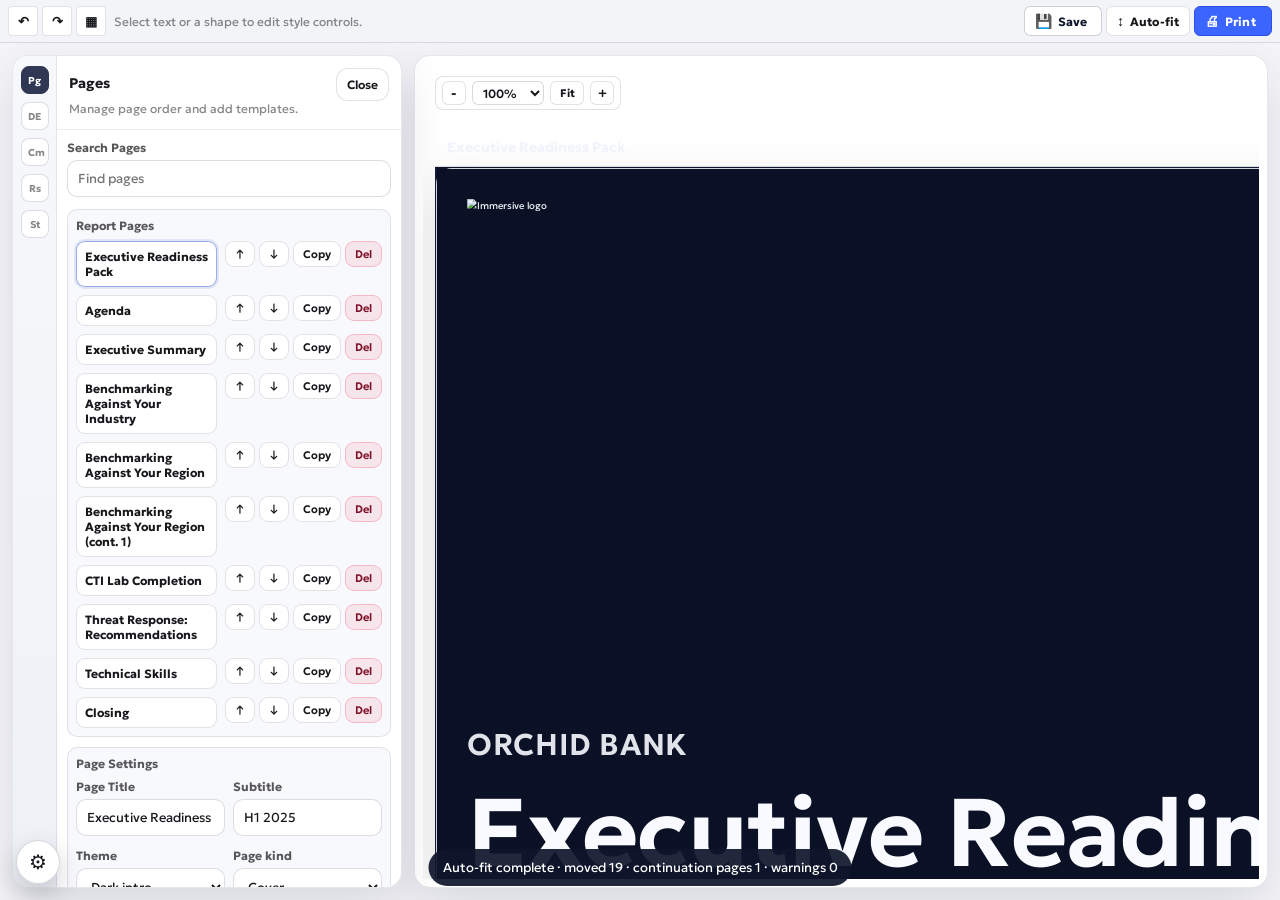
==== index.html @ a402c663 "Initial app-builder import" ====
<!doctype html>
<html lang="en">
  <head>
    <meta charset="utf-8" />
    <meta name="viewport" content="width=device-width, initial-scale=1" />
    <title>Immersive Report Builder v0.2</title>
    <link rel="preconnect" href="https://fonts.googleapis.com" />
    <link rel="preconnect" href="https://fonts.gstatic.com" crossorigin />
    <link
      href="https://fonts.googleapis.com/css2?family=Chivo+Mono:wght@300;400;500;600&family=Geologica:wght@300;400;500;600;700&display=swap"
      rel="stylesheet"
    />
    <link rel="stylesheet" href="https://cdn.jsdelivr.net/npm/moveable/dist/moveable.min.css" />
    <link rel="stylesheet" href="./styles/tokens.css?v=20260305a" />
    <link rel="stylesheet" href="./styles/builder.css?v=20260305p" />
    <link rel="stylesheet" href="./styles/print.css?v=20260305h" />
  </head>
  <body>
    <div id="app" class="app-shell inspector-closed">
      <header class="topbar no-print">
        <div class="topbar-row topbar-row--single">
          <div class="topbar-context-slot">
            <div class="topbar-control-group topbar-control-group--target" aria-label="Canvas actions">
              <div class="topbar-control-row">
                <button class="btn btn--icon btn--compact" id="btnUndo" type="button" title="Undo" aria-label="Undo">↶</button>
                <button class="btn btn--icon btn--compact" id="btnRedo" type="button" title="Redo" aria-label="Redo">↷</button>
                <button class="btn btn--icon btn--compact" id="btnToggleGrid" type="button" title="Toggle grid" aria-label="Toggle grid">▦</button>
              </div>
            </div>
            <div class="topbar-group topbar-group--text" id="textTopbarControls" hidden aria-label="Text controls">
              <div class="topbar-control-group topbar-control-group--type" id="topbarTypographyGroup">
                <div class="topbar-control-row">
                  <select class="topbar-select" id="topbarFontFamily" aria-label="Font family">
                    <option value="geologica">Geologica</option>
                    <option value="chivo_mono">Chivo Mono</option>
                  </select>

                  <div class="topbar-number" aria-label="Font size">
                    <button class="topbar-step-btn" id="btnTopbarFontSizeDec" type="button" title="Decrease font size">-</button>
                    <input class="topbar-input topbar-input--short" id="topbarFontSize" type="number" min="8" max="220" step="1" value="16" aria-label="Font size">
                    <button class="topbar-step-btn" id="btnTopbarFontSizeInc" type="button" title="Increase font size">+</button>
                  </div>

                  <select class="topbar-select topbar-select--weight" id="topbarFontWeight" aria-label="Font weight">
                    <option value="300">300</option>
                    <option value="400">400</option>
                    <option value="500">500</option>
                    <option value="600">600</option>
                    <option value="700">700</option>
                  </select>

                  <input class="topbar-color" id="topbarTextColor" type="color" value="#17181C" aria-label="Text color" title="Text color">

                  <button class="btn btn--icon btn--compact topbar-toggle" id="btnTopbarBold" type="button" title="Bold" aria-label="Bold"><strong>B</strong></button>
                  <button class="btn btn--icon btn--compact topbar-toggle" id="btnTopbarItalic" type="button" title="Italic" aria-label="Italic"><em>I</em></button>
                  <button class="btn btn--icon btn--compact topbar-toggle" id="btnTopbarUnderline" type="button" title="Underline" aria-label="Underline"><u>U</u></button>

                  <div class="topbar-segmented" role="group" aria-label="Text align">
                    <button class="topbar-segment-btn topbar-segment-btn--icon" id="btnTopbarAlignLeft" data-text-align="left" type="button" title="Align left" aria-label="Align left"><span class="topbar-align-icon topbar-align-icon--left" aria-hidden="true"></span></button>
                    <button class="topbar-segment-btn topbar-segment-btn--icon" id="btnTopbarAlignCenter" data-text-align="center" type="button" title="Align center" aria-label="Align center"><span class="topbar-align-icon topbar-align-icon--center" aria-hidden="true"></span></button>
                    <button class="topbar-segment-btn topbar-segment-btn--icon" id="btnTopbarAlignRight" data-text-align="right" type="button" title="Align right" aria-label="Align right"><span class="topbar-align-icon topbar-align-icon--right" aria-hidden="true"></span></button>
                  </div>
                  <input class="topbar-input topbar-input--short" id="topbarLineHeight" type="number" min="0.8" max="3" step="0.05" aria-label="Line height" title="Line height">
                  <input class="topbar-input topbar-input--short" id="topbarLetterSpacing" type="number" min="-8" max="20" step="0.1" aria-label="Letter spacing" title="Letter spacing">

                  <div class="topbar-segmented" role="group" aria-label="Text case">
                    <button class="topbar-segment-btn topbar-segment-btn--case" id="btnTopbarCaseNormal" type="button" title="Normal case" aria-label="Normal case">a</button>
                    <button class="topbar-segment-btn topbar-segment-btn--case" id="btnTopbarCaseUpper" type="button" title="Uppercase" aria-label="Uppercase">A</button>
                  </div>
                </div>
              </div>

              <div class="topbar-control-group topbar-control-group--color" id="topbarSurfaceGroup">
                <div class="topbar-control-row">
                  <button class="topbar-none-swatch" id="btnTopbarBackgroundNone" type="button" title="No background" aria-label="No background"></button>
                  <input class="topbar-color" id="topbarBackgroundColor" type="color" value="#ECEEF5" aria-label="Background color" title="Background color">
                  <select class="topbar-select topbar-select--line" id="topbarKeyline" aria-label="Keyline style" title="Keyline style">
                    <option value="none">No line</option>
                    <option value="thin">Thin line</option>
                    <option value="thick">Thick line</option>
                  </select>
                  <input class="topbar-color" id="topbarKeylineColor" type="color" value="#D7D7E7" aria-label="Line color" title="Line color">
                </div>
              </div>
            </div>
            <div class="topbar-context-hint" id="topbarContextHint">Select a component for typography and surface controls.</div>
          </div>
          <div class="topbar-group topbar-group--global" aria-label="Global actions">
            <button class="btn topbar-action-btn topbar-action-btn--save" id="btnTopbarExport" type="button" title="Save project (JSON)" aria-label="Save project (JSON)">
              <span class="topbar-action-btn__icon" aria-hidden="true">💾</span>
              <span class="topbar-action-btn__label">Save</span>
            </button>
            <button class="btn topbar-action-btn" id="btnTopbarAutoFit" type="button" title="Auto-fit all pages" aria-label="Auto-fit all pages">
              <span class="topbar-action-btn__icon" aria-hidden="true">↕</span>
              <span class="topbar-action-btn__label">Auto-fit</span>
            </button>
            <button class="btn topbar-action-btn topbar-action-btn--print" id="btnPrint" type="button" title="Print / Save PDF" aria-label="Print / Save PDF">
              <span class="topbar-action-btn__icon" aria-hidden="true">🖨</span>
              <span class="topbar-action-btn__label">Print</span>
            </button>
          </div>
        </div>
      </header>

      <div class="main-grid">
        <aside class="panel palette no-print" aria-label="Workbench">
          <div class="workbench-shell">
            <nav class="workbench-rail" id="workbenchRail" aria-label="Workbench tools">
              <button class="rail-btn" data-tool="pages" type="button" title="Pages">Pg</button>
              <button class="rail-btn" data-tool="design" type="button" title="Design Elements">DE</button>
              <button class="rail-btn" data-tool="components" type="button" title="Components">Cm</button>
              <button class="rail-btn" data-tool="resources" type="button" title="Resources">Rs</button>
              <button class="rail-btn" data-tool="styles" type="button" title="Styles">St</button>
            </nav>
            <section class="workbench-drawer">
              <div class="panel-head">
                <div class="panel-head-row">
                  <h2 id="paletteTitle">Pages</h2>
                  <button class="icon-btn" id="btnClosePalette" type="button" aria-label="Close workbench">Close</button>
                </div>
                <p id="paletteDescription">Build pages and components from the left tools.</p>
              </div>
              <div class="panel-body" id="palette"></div>
            </section>
          </div>
        </aside>

        <main class="panel canvas" aria-label="Canvas">
          <div class="panel-body">
            <div class="canvas-zoom no-print" aria-label="Canvas zoom controls">
              <button class="mini-btn" id="btnCanvasZoomOut" type="button" title="Zoom out" aria-label="Zoom out">-</button>
              <select class="canvas-zoom-select" id="selectCanvasZoom" aria-label="Canvas zoom">
                <option value="fit">Fit</option>
                <option value="0.5">50%</option>
                <option value="0.67">67%</option>
                <option value="0.75">75%</option>
                <option value="0.9">90%</option>
                <option value="1" selected>100%</option>
                <option value="1.1">110%</option>
                <option value="1.25">125%</option>
                <option value="1.5">150%</option>
              </select>
              <button class="mini-btn mini-btn--fit" id="btnCanvasZoomFit" type="button" title="Fit to viewport" aria-label="Fit to viewport">Fit</button>
              <button class="mini-btn" id="btnCanvasZoomIn" type="button" title="Zoom in" aria-label="Zoom in">+</button>
            </div>
            <div id="thumbnails" class="thumbnail-strip no-print"></div>
            <div id="pages" class="pages">
              <div class="boot-warning no-print">
                Loading builder...
              </div>
            </div>
          </div>
        </main>

        <aside class="panel inspector no-print" aria-label="Inspector">
          <div class="panel-head">
            <div class="panel-head-row">
              <h2>Inspector</h2>
              <button class="icon-btn" id="btnCloseInspector" type="button" aria-label="Close inspector">Close</button>
            </div>
            <p>Edit selected components and data bindings.</p>
            <div class="inspector-tabs" id="inspectorTabs">
              <button class="inspector-tab-btn" data-inspector-tab="settings" type="button">Component</button>
              <button class="inspector-tab-btn" data-inspector-tab="data" type="button">Data</button>
            </div>
          </div>
          <div class="panel-body" id="inspector"></div>
        </aside>
      </div>

      <button class="settings-fab no-print" id="btnOpenSettingsDrawer" type="button" aria-label="Open settings" title="Settings">⚙</button>
      <aside class="settings-drawer no-print" id="settingsDrawer" aria-label="Settings">
        <div class="settings-head">
          <h3>Settings</h3>
          <button class="icon-btn" id="btnCloseSettingsDrawer" type="button" aria-label="Close settings">Close</button>
        </div>
        <div class="settings-body">
          <div class="form-group">
            <label for="selectPrintProfile">Profile</label>
            <select id="selectPrintProfile" class="form-select"></select>
          </div>

          <div class="form-group">
            <label>Margins (mm)</label>
            <div class="form-grid">
              <div class="form-group">
                <label for="marginTopMm">Top</label>
                <input class="form-input" id="marginTopMm" type="number" min="0" max="25" step="1" value="8">
              </div>
              <div class="form-group">
                <label for="marginRightMm">Right</label>
                <input class="form-input" id="marginRightMm" type="number" min="0" max="25" step="1" value="8">
              </div>
              <div class="form-group">
                <label for="marginBottomMm">Bottom</label>
                <input class="form-input" id="marginBottomMm" type="number" min="0" max="25" step="1" value="10">
              </div>
              <div class="form-group">
                <label for="marginLeftMm">Left</label>
                <input class="form-input" id="marginLeftMm" type="number" min="0" max="25" step="1" value="8">
              </div>
            </div>
          </div>

          <div class="settings-actions">
            <button class="btn" id="btnAddCustomPage" type="button">Add Custom Page</button>
            <button class="btn" id="btnExport" type="button">Export JSON</button>
            <button class="btn" id="btnImportProjectTrigger" type="button">Import JSON</button>
            <button class="btn" id="btnImportDataTrigger" type="button">Import Data</button>
            <button class="btn" id="btnImportImageTrigger" type="button">Import Image</button>
            <button class="btn btn--danger" id="btnReset" type="button">Reset Sample Pack</button>
          </div>

          <input id="fileImportProject" type="file" accept="application/json" hidden />
          <input id="fileImportCsv" type="file" accept=".csv,.json,text/csv,application/json" hidden />
          <input id="fileImportAsset" type="file" accept="image/*" hidden />
        </div>
      </aside>
    </div>

    <div id="toast" class="toast" aria-live="polite"></div>
    <div id="autoFitOverlay" class="auto-fit-overlay no-print" hidden aria-live="polite" aria-busy="true" aria-label="Auto-fit in progress">
      <div class="auto-fit-card">
        <div class="auto-fit-spinner" aria-hidden="true"></div>
        <h3>Auto-fit in progress</h3>
        <p id="autoFitPhase">Preparing auto-fit</p>
        <p id="autoFitProfile"></p>
      </div>
    </div>

    <script src="https://cdn.jsdelivr.net/npm/moveable/dist/moveable.min.js"></script>
    <script src="https://cdn.jsdelivr.net/npm/echarts@5.5.1/dist/echarts.min.js"></script>
    <script type="module" src="./src/main.js?v=20260305u"></script>
    <script>
      (function () {
        function escapeHtml(value) {
          return String(value || "")
            .replace(/&/g, "&amp;")
            .replace(/</g, "&lt;")
            .replace(/>/g, "&gt;")
            .replace(/"/g, "&quot;")
            .replace(/'/g, "&#39;");
        }

        var isFileProtocol = window.location.protocol === "file:";
        window.setTimeout(function () {
          if (document.body && document.body.dataset && document.body.dataset.appBooted === "1") {
            return;
          }
          var pages = document.getElementById("pages");
          if (!pages) return;
          var serverHint = "Open DevTools Console to inspect the startup error.";
          if (isFileProtocol) {
            var filePath = decodeURIComponent(window.location.pathname || "");
            if (/^\/[A-Za-z]:/.test(filePath)) filePath = filePath.slice(1);
            var projectDir = filePath.replace(/\/[^/]*$/, "") || ".";
            var command = 'cd "' + projectDir + '" && python3 -m http.server 4173';
            serverHint = "<code>" + escapeHtml(command) + "</code> then open <code>http://localhost:4173/</code>.";
          }
          pages.innerHTML =
            '<div class="boot-warning no-print"><strong>Builder failed to start.</strong><p>Most likely cause is opening the file directly with <code>file://</code> where module imports are blocked.</p><p>Run from a local web server: ' +
            serverHint +
            "</p></div>";
        }, 1400);
      })();
    </script>
  </body>
</html>
---- styles/tokens.css ----
:root {
  --ink: #17181c;
  --ink-soft: rgba(23, 24, 28, 0.72);
  --ink-muted: rgba(23, 24, 28, 0.52);
  --canvas: #f5f5f9;
  --panel: #ffffff;
  --panel-soft: #f5f5f9;
  --panel-soft-2: #edeef6;
  --surface-dark: #0d1228;
  --surface-dark-2: #1a2346;

  --brand-azure: #3c64ff;
  --brand-silver: #d7d7e7;

  --status-low: #f23f55;
  --status-medium: #ffbf00;
  --status-high: #12dd7e;
  --status-blue: #3c64ff;

  --font-sans: "Geologica", "Avenir Next", "Segoe UI", sans-serif;
  --font-mono: "Chivo Mono", ui-monospace, SFMono-Regular, Menlo, monospace;

  --radius-lg: 22px;
  --radius-md: 16px;
  --radius-sm: 10px;

  --shadow-panel: 0 18px 50px rgba(12, 18, 39, 0.12);
  --shadow-page: 0 18px 48px rgba(8, 11, 25, 0.12);

  --page-width: 11in;
  --page-height: 8.5in;
  --margin-top-mm: 8mm;
  --margin-right-mm: 8mm;
  --margin-bottom-mm: 10mm;
  --margin-left-mm: 8mm;

  --grid-cols: 24;
  --grid-gap: 6px;
  --grid-row: 10px;
}
---- styles/builder.css ----
* {
  box-sizing: border-box;
}

:root {
  --editor-focus-blue: #1f80ff;
  --editor-focus-blue-strong: #0a6bff;
  --editor-focus-blue-ring: rgba(31, 128, 255, 0.24);
  --editor-focus-green: #12824f;
  --editor-focus-green-strong: #0f6a40;
  --editor-focus-green-ring: rgba(18, 130, 79, 0.22);
}

html,
body {
  height: 100%;
}

body {
  margin: 0;
  background: var(--canvas);
  color: var(--ink);
  font-family: var(--font-sans);
  -webkit-font-smoothing: antialiased;
  -moz-osx-font-smoothing: grayscale;
}

h1,
h2,
h3,
h4,
p {
  margin: 0;
}

button,
input,
select,
textarea {
  font: inherit;
}

.app-shell {
  height: 100vh;
  display: grid;
  grid-template-rows: auto 1fr;
}

.topbar {
  position: sticky;
  top: 0;
  z-index: 60;
  display: flex;
  align-items: center;
  padding: 6px 8px;
  background: rgba(243, 244, 248, 0.94);
  border-bottom: 1px solid rgba(16, 22, 44, 0.12);
  backdrop-filter: blur(10px);
}

.topbar-row {
  display: flex;
  align-items: center;
  gap: 6px;
  min-width: 0;
  width: 100%;
}

.topbar-row--single {
  overflow: hidden;
}

.topbar-context-slot {
  flex: 1 1 auto;
  min-width: 0;
  display: flex;
  align-items: center;
  gap: 8px;
  overflow-x: auto;
  overflow-y: hidden;
  padding-bottom: 0;
}

.topbar-meta {
  display: flex;
  flex-direction: column;
  justify-content: center;
  min-width: 210px;
  max-width: 520px;
  padding: 0 4px;
  flex: 0 0 auto;
}

.topbar-meta strong {
  display: block;
  font-size: 14px;
  letter-spacing: -0.02em;
  line-height: 1.2;
  white-space: nowrap;
  overflow: hidden;
  text-overflow: ellipsis;
}

.topbar-meta span {
  display: block;
  font-size: 12px;
  color: var(--ink-muted);
  line-height: 1.25;
  white-space: nowrap;
  overflow: hidden;
  text-overflow: ellipsis;
}

.topbar-group {
  display: inline-flex;
  align-items: center;
  gap: 4px;
  min-width: 0;
}

.topbar-group--global {
  margin-left: 8px;
  flex: 0 0 auto;
}

.topbar-group--text {
  flex: 0 0 auto;
  flex-wrap: nowrap;
  align-items: center;
  gap: 8px;
}

.topbar-group[hidden] {
  display: none !important;
}

.topbar-control-group {
  display: flex;
  align-items: center;
  gap: 6px;
  padding: 0;
  border: 0;
  border-radius: 0;
  background: transparent;
}

.topbar-control-group--type {
  min-width: 0;
}

.topbar-control-group--color {
  min-width: 0;
}

.topbar-control-title {
  display: none;
}

.topbar-control-row {
  display: flex;
  align-items: center;
  gap: 4px;
  min-width: 0;
  flex-wrap: nowrap;
}

.topbar-inline-field,
.topbar-color-field {
  display: inline-flex;
  align-items: center;
  gap: 0;
  min-height: 0;
  padding: 0;
  border: 0;
  border-radius: 0;
  background: transparent;
}

.topbar-inline-field > span,
.topbar-color-field > span {
  display: none;
}

.topbar-inline-field .topbar-input,
.topbar-inline-field .topbar-select {
  border: 0;
  padding: 0 1px;
  box-shadow: none;
  min-width: 48px;
}

.topbar-segmented {
  display: inline-flex;
  align-items: center;
  border: 1px solid rgba(16, 22, 44, 0.14);
  border-radius: 4px;
  background: #fff;
  overflow: hidden;
}

.topbar-segment-btn {
  border: 0;
  border-right: 1px solid rgba(16, 22, 44, 0.1);
  background: transparent;
  color: var(--ink-soft);
  font-size: 12px;
  font-weight: 600;
  line-height: 1;
  height: 28px;
  min-width: 30px;
  padding: 0 8px;
  cursor: pointer;
}

.topbar-segment-btn--icon {
  min-width: 32px;
  padding: 0 7px;
}

.topbar-segment-btn--case {
  min-width: 34px;
  font-weight: 700;
  font-size: 16px;
  text-transform: none;
}

.topbar-segment-btn:last-child {
  border-right: 0;
}

.topbar-segment-btn.is-active {
  background: rgba(89, 114, 214, 0.12);
  color: var(--ink);
}

.topbar-select,
.topbar-input {
  height: 28px;
  border: 1px solid rgba(16, 22, 44, 0.14);
  border-radius: 4px;
  background: #fff;
  color: var(--ink);
  font-size: 12px;
  font-weight: 600;
  padding: 0 8px;
}

.topbar-select {
  min-width: 94px;
}

.topbar-select--weight {
  min-width: 64px;
}

.topbar-select--line {
  min-width: 84px;
}

.topbar-input--short {
  width: 56px;
  min-width: 56px;
}

.topbar-number {
  display: inline-flex;
  align-items: center;
  gap: 2px;
  padding: 0 3px;
  height: 28px;
  border: 1px solid rgba(16, 22, 44, 0.14);
  border-radius: 4px;
  background: #fff;
}

.topbar-step-btn {
  width: 20px;
  min-width: 20px;
  height: 20px;
  border: 1px solid rgba(16, 22, 44, 0.14);
  border-radius: 6px;
  background: rgba(245, 245, 249, 0.9);
  color: var(--ink);
  font-size: 13px;
  font-weight: 700;
  line-height: 1;
  cursor: pointer;
}

.topbar-number .topbar-input {
  border: 0;
  box-shadow: none;
  background: transparent;
  height: 20px;
  text-align: center;
  padding: 0;
  width: 42px;
  min-width: 42px;
}

.topbar-align-icon {
  position: relative;
  display: block;
  width: 14px;
  height: 10px;
  color: currentColor;
}

.topbar-align-icon::before {
  content: "";
  position: absolute;
  inset: 0;
  background-repeat: no-repeat;
}

.topbar-align-icon--left::before {
  background-image:
    linear-gradient(currentColor 0 0),
    linear-gradient(currentColor 0 0),
    linear-gradient(currentColor 0 0);
  background-size: 100% 1.5px, 78% 1.5px, 92% 1.5px;
  background-position: 0 0, 0 4px, 0 8px;
}

.topbar-align-icon--center::before {
  background-image:
    linear-gradient(currentColor 0 0),
    linear-gradient(currentColor 0 0),
    linear-gradient(currentColor 0 0);
  background-size: 100% 1.5px, 74% 1.5px, 90% 1.5px;
  background-position: 50% 0, 50% 4px, 50% 8px;
}

.topbar-align-icon--right::before {
  background-image:
    linear-gradient(currentColor 0 0),
    linear-gradient(currentColor 0 0),
    linear-gradient(currentColor 0 0);
  background-size: 100% 1.5px, 78% 1.5px, 92% 1.5px;
  background-position: 100% 0, 100% 4px, 100% 8px;
}

.topbar-color {
  width: 28px;
  min-width: 28px;
  height: 28px;
  border: 1px solid rgba(16, 22, 44, 0.16);
  border-radius: 4px;
  background: #fff;
  padding: 2px;
  cursor: pointer;
}

.topbar-color[disabled] {
  opacity: 0.45;
  cursor: not-allowed;
}

.topbar-none-swatch {
  position: relative;
  width: 18px;
  min-width: 18px;
  height: 18px;
  border: 1px solid #c94b4b;
  border-radius: 3px;
  background: #fff;
  padding: 0;
  cursor: pointer;
}

.topbar-none-swatch::after {
  content: "";
  position: absolute;
  left: 1px;
  right: 1px;
  top: 8px;
  border-top: 2px solid #d52d2d;
  transform: rotate(-45deg);
}

.topbar-none-swatch.is-active {
  box-shadow: 0 0 0 2px rgba(31, 128, 255, 0.2);
}

.topbar-context-hint {
  font-size: 12px;
  color: var(--ink-muted);
  white-space: nowrap;
}

.topbar-context-hint[hidden] {
  display: none !important;
}

.btn,
.icon-btn,
.mini-btn {
  border: 1px solid rgba(16, 22, 44, 0.12);
  background: #fff;
  color: var(--ink);
  border-radius: 12px;
  padding: 8px 10px;
  font-size: 12px;
  font-weight: 600;
  cursor: pointer;
}

.btn:hover,
.icon-btn:hover,
.mini-btn:hover {
  transform: translateY(-1px);
}

.topbar .btn,
.topbar .icon-btn,
.topbar .mini-btn,
.topbar .topbar-step-btn,
.topbar .topbar-segment-btn,
.topbar .topbar-select,
.topbar .topbar-input,
.topbar .topbar-number,
.topbar .topbar-color {
  border-radius: 4px;
}

.topbar .btn {
  padding: 6px 8px;
}

.topbar .topbar-action-btn {
  height: 30px;
  min-width: 78px;
  padding: 0 10px;
  border-radius: 6px;
  display: inline-flex;
  align-items: center;
  gap: 6px;
  font-size: 12px;
  font-weight: 700;
  letter-spacing: 0.01em;
}

.topbar .topbar-action-btn__icon {
  font-size: 14px;
  line-height: 1;
}

.topbar .topbar-action-btn--save {
  border-color: rgba(16, 22, 44, 0.2);
  background: #ffffff;
  color: #0f162c;
}

.topbar .topbar-action-btn--print {
  border-color: #2f4fe0;
  background: #3c64ff;
  color: #ffffff;
}

.topbar .topbar-action-btn--print:hover {
  background: #2f58f2;
}

.topbar .btn--compact {
  padding: 4px 6px;
}

.btn--primary {
  background: var(--status-blue);
  border-color: rgba(89, 114, 214, 0.5);
  color: #fff;
}

.btn--icon {
  width: 36px;
  min-width: 36px;
  height: 36px;
  padding: 0;
  display: inline-flex;
  align-items: center;
  justify-content: center;
  font-size: 16px;
  line-height: 1;
}

.btn--compact {
  width: 30px;
  min-width: 30px;
  height: 30px;
  border-radius: 10px;
  font-size: 13px;
}

.btn.is-active {
  border-color: rgba(89, 114, 214, 0.55);
  box-shadow: 0 0 0 2px rgba(89, 114, 214, 0.14);
}

.btn--danger,
.icon-btn--danger,
.mini-btn--danger {
  background: rgba(239, 63, 93, 0.1);
  border-color: rgba(239, 63, 93, 0.28);
  color: #7d1127;
}

.main-grid {
  position: relative;
  display: block;
  padding: 12px;
  height: 100%;
  min-height: 0;
  overflow: hidden;
}

.settings-fab {
  position: fixed;
  left: 16px;
  bottom: 16px;
  width: 44px;
  height: 44px;
  border-radius: 999px;
  border: 1px solid rgba(16, 22, 44, 0.18);
  background: rgba(255, 255, 255, 0.97);
  color: var(--ink);
  font-size: 20px;
  cursor: pointer;
  z-index: 85;
  box-shadow: 0 10px 26px rgba(8, 11, 25, 0.2);
}

.settings-drawer {
  position: fixed;
  left: 16px;
  bottom: 68px;
  width: 300px;
  max-height: min(72vh, 640px);
  border-radius: 16px;
  border: 1px solid rgba(16, 22, 44, 0.14);
  background: rgba(255, 255, 255, 0.98);
  box-shadow: 0 22px 48px rgba(10, 14, 30, 0.22);
  z-index: 86;
  display: flex;
  flex-direction: column;
  opacity: 0;
  transform: translateY(10px);
  pointer-events: none;
  transition: opacity 140ms ease, transform 140ms ease;
}

.settings-drawer.is-open {
  opacity: 1;
  transform: translateY(0);
  pointer-events: auto;
}

.settings-head {
  display: flex;
  align-items: center;
  justify-content: space-between;
  gap: 10px;
  padding: 12px;
  border-bottom: 1px solid rgba(16, 22, 44, 0.1);
}

.settings-head h3 {
  font-size: 14px;
  margin: 0;
}

.settings-body {
  padding: 12px;
  overflow: auto;
  min-height: 0;
}

.settings-actions {
  display: grid;
  gap: 8px;
}

.settings-actions .btn {
  width: 100%;
  text-align: left;
}

.panel {
  background: var(--panel);
  border-radius: var(--radius-md);
  border: 1px solid rgba(16, 22, 44, 0.1);
  box-shadow: var(--shadow-panel);
  display: flex;
  flex-direction: column;
  min-height: 0;
}

.panel.palette,
.panel.inspector {
  position: absolute;
  top: 12px;
  bottom: 12px;
  width: 390px;
  z-index: 40;
  transition: transform 180ms ease, opacity 180ms ease, width 180ms ease;
}

.panel.palette {
  left: 12px;
  overflow: hidden;
}

.panel.inspector {
  right: 12px;
  width: 360px;
  z-index: 50;
  box-shadow: 0 22px 48px rgba(11, 16, 34, 0.22);
}

.app-shell.palette-collapsed .panel.palette {
  width: 56px;
}

.app-shell.palette-collapsed .workbench-drawer {
  opacity: 0;
  transform: translateX(-10px);
  pointer-events: none;
}

.app-shell.inspector-closed .panel.inspector {
  transform: translateX(calc(100% + 18px));
  opacity: 0;
  pointer-events: none;
}

.panel.canvas {
  position: relative;
  z-index: 1;
  height: 100%;
  min-height: 0;
  margin-left: 402px;
  transition: margin-left 180ms ease;
}

.app-shell.palette-collapsed .panel.canvas {
  margin-left: 68px;
}

.panel-head {
  padding: 12px;
  border-bottom: 1px solid rgba(16, 22, 44, 0.08);
}

.panel-head-row {
  display: flex;
  align-items: center;
  justify-content: space-between;
  gap: 8px;
}

.panel-head h2 {
  font-size: 14px;
  margin-bottom: 4px;
}

.panel-head p {
  font-size: 12px;
  color: var(--ink-muted);
  line-height: 1.35;
}

.panel-body {
  padding: 12px;
  overflow: auto;
  min-height: 0;
}

.workbench-shell {
  display: grid;
  grid-template-columns: 44px minmax(0, 1fr);
  height: 100%;
  min-height: 0;
}

.workbench-rail {
  display: flex;
  flex-direction: column;
  align-items: center;
  gap: 8px;
  padding: 10px 8px;
  border-right: 1px solid rgba(16, 22, 44, 0.08);
  background: linear-gradient(180deg, #f7f8fb 0%, #eef1f7 100%);
}

.rail-btn {
  width: 28px;
  height: 28px;
  border-radius: 8px;
  border: 1px solid rgba(16, 22, 44, 0.14);
  background: #ffffff;
  color: var(--ink-muted);
  font-size: 10px;
  font-weight: 700;
  cursor: pointer;
}

.rail-btn.is-active {
  color: #ffffff;
  background: #2f3755;
  border-color: #2f3755;
}

.workbench-drawer {
  min-height: 0;
  display: flex;
  flex-direction: column;
  transition: opacity 160ms ease, transform 160ms ease;
}

.workbench-drawer .panel-head {
  border-bottom: 1px solid rgba(16, 22, 44, 0.08);
}

.workbench-drawer .panel-body {
  padding: 10px;
}

.drawer-section {
  border: 1px solid rgba(16, 22, 44, 0.1);
  border-radius: 10px;
  background: rgba(248, 249, 253, 0.9);
  padding: 8px;
  margin-bottom: 10px;
}

.drawer-section > summary {
  cursor: pointer;
  list-style: none;
  font-size: 12px;
  font-weight: 700;
  color: var(--ink-soft);
}

.drawer-section > summary::-webkit-details-marker {
  display: none;
}

.drawer-list {
  margin-top: 8px;
  display: grid;
  gap: 8px;
}

.drawer-list-row {
  display: grid;
  grid-template-columns: minmax(0, 1fr) auto;
  gap: 8px;
  align-items: start;
}

.drawer-list-item {
  width: 100%;
  border: 1px solid rgba(16, 22, 44, 0.12);
  border-radius: 9px;
  background: #ffffff;
  padding: 7px 8px;
  text-align: left;
  cursor: pointer;
}

.drawer-list-item.is-active {
  border-color: rgba(89, 114, 214, 0.6);
  box-shadow: 0 0 0 2px rgba(89, 114, 214, 0.14);
}

.drawer-list-item strong {
  display: block;
  font-size: 12px;
  color: var(--ink);
}

.drawer-list-item span {
  display: block;
  margin-top: 2px;
  font-size: 11px;
  color: var(--ink-muted);
}

.drawer-item-actions {
  display: flex;
  gap: 4px;
}

.drawer-card-list {
  margin-top: 8px;
  display: grid;
  gap: 8px;
}

.drawer-card {
  border: 1px solid rgba(16, 22, 44, 0.12);
  border-radius: 10px;
  background: #ffffff;
  padding: 9px;
  cursor: grab;
}

.drawer-card:active {
  cursor: grabbing;
}

.drawer-card strong {
  display: block;
  font-size: 12px;
}

.drawer-card span {
  display: block;
  margin-top: 4px;
  font-size: 11px;
  color: var(--ink-muted);
  line-height: 1.35;
}

.drawer-card .icon-btn {
  margin-top: 8px;
}

.drawer-card--component {
  position: relative;
}

.palette-preview {
  border: 1px solid rgba(16, 22, 44, 0.14);
  border-radius: 8px;
  background: rgba(245, 246, 251, 0.95);
  min-height: 42px;
  padding: 7px 8px;
  margin-bottom: 8px;
  display: flex;
  align-items: center;
  justify-content: flex-start;
  gap: 8px;
  color: var(--ink);
}

.palette-preview span {
  margin-top: 0 !important;
  color: inherit;
}

.palette-preview--all-caps {
  font-size: 11px;
  font-weight: 700;
  letter-spacing: 0.08em;
  text-transform: uppercase;
}

.palette-preview--header3 {
  font-size: 16px;
  font-weight: 600;
  letter-spacing: -0.02em;
}

.palette-preview--copy {
  font-size: 11px;
  color: var(--ink-muted);
}

.palette-preview--kpi,
.palette-preview--metric {
  justify-content: space-between;
}

.palette-preview--kpi strong,
.palette-preview--metric strong {
  font-size: 18px;
  line-height: 1;
  letter-spacing: -0.02em;
}

.palette-preview--kpi span,
.palette-preview--metric span {
  margin: 0;
  font-size: 10px;
  text-transform: uppercase;
  letter-spacing: 0.06em;
  color: var(--ink-muted);
}

.palette-preview--spark span {
  width: 100%;
  height: 20px;
  display: block;
  border-radius: 4px;
  background:
    linear-gradient(140deg, transparent 9px, rgba(16, 22, 44, 0.34) 10px, rgba(16, 22, 44, 0.34) 12px, transparent 13px),
    linear-gradient(160deg, rgba(60, 100, 255, 0.25), rgba(60, 100, 255, 0));
}

.palette-preview--bars {
  align-items: flex-end;
  gap: 4px;
}

.palette-preview--bars span {
  display: block;
  flex: 1 1 0;
  border-radius: 3px 3px 2px 2px;
  background: rgba(60, 100, 255, 0.55);
}

.palette-preview--bars span:nth-child(1) { height: 10px; }
.palette-preview--bars span:nth-child(2) { height: 18px; }
.palette-preview--bars span:nth-child(3) { height: 14px; }

.palette-preview--waffle {
  display: grid;
  grid-template-columns: repeat(8, 1fr);
  gap: 2px;
}

.palette-preview--waffle i {
  display: block;
  width: 100%;
  aspect-ratio: 1 / 1;
  border-radius: 1px;
  background: rgba(18, 130, 79, 0.72);
}

.palette-preview--waffle i:nth-child(n + 13) {
  background: rgba(16, 22, 44, 0.14);
}

.palette-preview--donut {
  justify-content: center;
}

.palette-preview--donut span {
  display: block;
  width: 22px;
  height: 22px;
  border-radius: 999px;
  border: 5px solid rgba(60, 100, 255, 0.65);
  border-right-color: rgba(16, 22, 44, 0.14);
}

.palette-preview--lollipop {
  justify-content: center;
}

.palette-preview--lollipop span {
  position: relative;
  width: 100%;
  max-width: 86px;
  height: 2px;
  border-radius: 2px;
  background: rgba(16, 22, 44, 0.22);
}

.palette-preview--lollipop span::before,
.palette-preview--lollipop span::after {
  content: "";
  position: absolute;
  top: -4px;
  width: 10px;
  height: 10px;
  border-radius: 999px;
}

.palette-preview--lollipop span::before {
  left: 16px;
  background: rgba(60, 100, 255, 0.88);
}

.palette-preview--lollipop span::after {
  right: 10px;
  background: rgba(242, 63, 85, 0.8);
}

.inspector-tabs {
  display: grid;
  grid-template-columns: repeat(2, minmax(0, 1fr));
  gap: 6px;
  margin-top: 10px;
}

.inspector-tab-btn {
  border: 1px solid rgba(16, 22, 44, 0.14);
  border-radius: 8px;
  background: #ffffff;
  color: var(--ink-soft);
  font-size: 11px;
  font-weight: 700;
  padding: 6px 8px;
  cursor: pointer;
}

.inspector-tab-btn.is-active {
  border-color: rgba(89, 114, 214, 0.55);
  background: rgba(89, 114, 214, 0.1);
  color: #2d458d;
}

.style-token-list {
  display: grid;
  gap: 8px;
}

.style-token-row {
  border: 1px solid rgba(16, 22, 44, 0.1);
  border-radius: 10px;
  background: #ffffff;
  padding: 8px 9px;
  display: flex;
  align-items: center;
  justify-content: space-between;
  gap: 8px;
  font-size: 12px;
  color: var(--ink-soft);
}

.style-token-row input[type="color"] {
  width: 34px;
  height: 22px;
  border: 0;
  background: transparent;
  padding: 0;
  cursor: pointer;
}

.palette-group {
  margin-bottom: 14px;
}

.palette-group:last-child {
  margin-bottom: 0;
}

.palette-label {
  font-size: 11px;
  font-weight: 700;
  text-transform: uppercase;
  letter-spacing: 0.08em;
  color: var(--ink-muted);
  margin-bottom: 8px;
}

.palette-item {
  border: 1px solid rgba(16, 22, 44, 0.12);
  border-radius: 14px;
  background: #fff;
  padding: 10px;
  margin-bottom: 8px;
  cursor: grab;
}

.palette-item:active {
  cursor: grabbing;
}

.palette-item strong {
  display: block;
  font-size: 13px;
}

.palette-item span {
  display: block;
  margin-top: 4px;
  font-size: 12px;
  color: var(--ink-muted);
  line-height: 1.35;
}

.palette-tags {
  display: flex;
  flex-wrap: wrap;
  gap: 6px;
  margin-top: 8px;
}

.palette-tag {
  border: 1px solid rgba(16, 22, 44, 0.12);
  background: var(--panel-soft);
  padding: 2px 7px;
  border-radius: 999px;
  font-size: 10px;
}

.canvas {
  min-height: 0;
  overflow: auto;
  padding: 8px;
}

.canvas-zoom {
  position: sticky;
  top: 0;
  z-index: 12;
  margin: 0 0 8px auto;
  width: fit-content;
  display: inline-flex;
  align-items: center;
  gap: 6px;
  padding: 4px 6px;
  border: 1px solid rgba(16, 22, 44, 0.12);
  border-radius: 8px;
  background: rgba(255, 255, 255, 0.92);
  backdrop-filter: blur(6px);
}

.canvas-zoom-select {
  min-width: 72px;
  height: 24px;
  border: 1px solid rgba(16, 22, 44, 0.16);
  border-radius: 6px;
  background: #fff;
  color: var(--ink);
  font-size: 12px;
  font-weight: 600;
  padding: 0 6px;
}

.canvas-zoom .mini-btn {
  width: 24px;
  min-width: 24px;
  height: 24px;
  border-radius: 6px;
  padding: 0;
  font-size: 14px;
  line-height: 1;
}

.canvas-zoom .mini-btn--fit {
  width: auto;
  min-width: 34px;
  padding: 0 8px;
  font-size: 11px;
  font-weight: 700;
}

.canvas-zoom .mini-btn.is-active {
  border-color: rgba(89, 114, 214, 0.55);
  box-shadow: 0 0 0 2px rgba(89, 114, 214, 0.14);
}

.thumbnail-strip {
  display: flex;
  gap: 8px;
  overflow: auto;
  margin-bottom: 10px;
}

.thumb {
  min-width: 170px;
  border-radius: 12px;
  border: 1px solid rgba(16, 22, 44, 0.18);
  background: #fff;
  padding: 8px;
  cursor: pointer;
}

.thumb.is-active {
  border-color: rgba(89, 114, 214, 0.6);
  box-shadow: 0 0 0 3px rgba(89, 114, 214, 0.14);
}

.thumb .title {
  font-size: 12px;
  font-weight: 700;
}

.thumb .meta {
  font-size: 11px;
  color: var(--ink-muted);
  margin-top: 3px;
}

.pages {
  --canvas-zoom: 1;
  --canvas-ui-scale: 1;
  position: relative;
  display: flex;
  flex-direction: column;
  gap: 18px;
  padding-bottom: 18px;
}

.boot-warning {
  border: 1px dashed rgba(16, 22, 44, 0.22);
  background: rgba(255, 255, 255, 0.72);
  border-radius: 14px;
  padding: 14px;
  color: var(--ink-soft);
  font-size: 13px;
  line-height: 1.45;
}

.boot-warning strong {
  display: block;
  margin-bottom: 6px;
  color: var(--ink);
}

.boot-warning p {
  margin-top: 6px;
}

.boot-warning code {
  background: rgba(16, 22, 44, 0.08);
  border-radius: 6px;
  padding: 1px 5px;
}

.page {
  display: flex;
  flex-direction: column;
  margin: 0 auto;
  position: relative;
  transition: margin 180ms ease;
}

.app-shell.inspector-open .page {
  margin-left: 0;
  margin-right: auto;
}

.page-sheet {
  position: relative;
  display: flex;
  flex-direction: column;
  border: 1px solid rgba(16, 22, 44, 0.12);
  border-radius: 0;
  box-shadow: var(--shadow-page);
  overflow: hidden;
  background: #fff;
}

.page-sheet::after {
  content: "";
  position: absolute;
  top: var(--margin-top-mm);
  right: var(--margin-right-mm);
  bottom: var(--margin-bottom-mm);
  left: var(--margin-left-mm);
  border: 1px dashed rgba(16, 22, 44, 0.25);
  border-radius: 0;
  pointer-events: none;
  z-index: 2;
}

.page-safe {
  height: 100%;
  box-sizing: border-box;
  display: flex;
  flex-direction: column;
  padding: var(--margin-top-mm) var(--margin-right-mm) var(--margin-bottom-mm) var(--margin-left-mm);
}

.page.page--full-bleed .page-safe {
  padding: 0;
}

.page.page--full-bleed .page-sheet::after {
  display: none;
}

.page-head {
  display: flex;
  justify-content: space-between;
  gap: 10px;
  align-items: flex-start;
  padding: 10px 12px;
  border-bottom: 1px solid rgba(16, 22, 44, 0.12);
  background: rgba(255, 255, 255, 0.86);
}

.page-head h3 {
  font-size: 14px;
}

.page-head p {
  margin-top: 2px;
  font-size: 11px;
  color: var(--ink-muted);
}

.page-head-actions {
  display: flex;
  gap: 6px;
}

.page-body {
  flex: 1 1 auto;
  min-height: 0;
  overflow: hidden;
  position: relative;
  display: grid;
  grid-template-columns: repeat(var(--grid-cols), minmax(0, 1fr));
  grid-auto-rows: var(--grid-row);
  gap: var(--grid-gap);
  padding: 14px;
}

.page.page--full-bleed .page-body {
  padding: 0;
}

.grid-overlay {
  position: absolute;
  inset: 14px;
  pointer-events: none;
  border-radius: 12px;
  background-image: linear-gradient(to right, rgba(224, 31, 47, 0.38) 2px, transparent 2px),
    linear-gradient(to bottom, rgba(224, 31, 47, 0.38) 2px, transparent 2px);
  background-size: calc((100% - var(--grid-gap) * (var(--grid-cols) - 1)) / var(--grid-cols) + var(--grid-gap))
    calc(var(--grid-row) + var(--grid-gap));
  box-shadow: inset 0 0 0 1px rgba(224, 31, 47, 0.5);
}

.theme-dark_intro {
  color: #f3f5fd;
}

.theme-dark_intro .page-sheet {
  background: radial-gradient(100% 120% at 70% 40%, #1a2c60 0%, #121a36 56%, #0d1228 100%);
}

.theme-dark_intro .page-body {
  background-image: radial-gradient(circle at 67% 46%, rgba(224, 31, 47, 0.26) 0.8px, transparent 1.1px);
  background-size: 8px 8px;
}

.theme-light_data {
  color: #101523;
}

.theme-light_data .page-sheet {
  background: #f8f8fb;
}

.theme-light_data .page-body {
  background-image: radial-gradient(circle at 1px 1px, rgba(224, 31, 47, 0.24) 1.1px, transparent 0);
  background-size: 8px 8px;
}

.canvas-component {
  position: relative;
  z-index: 1;
  border-radius: 16px;
  border: 1px solid rgba(16, 22, 44, 0.12);
  overflow: visible;
  min-height: 40px;
  background: #eceef5;
  touch-action: none;
  transition: border-color 120ms ease, box-shadow 120ms ease;
}

.canvas-component--textual {
  background: transparent;
  border-color: transparent;
}

.canvas-component:hover {
  border-color: var(--editor-focus-blue);
  box-shadow: 0 0 0 2px var(--editor-focus-blue-ring);
}

.canvas-component.is-selected {
  border-color: var(--editor-focus-blue-strong);
  box-shadow: 0 0 0 2px var(--editor-focus-blue);
  z-index: 24;
}

.canvas-component .edit-target-inline,
.canvas-component .edit-target-block {
  display: inline-block;
  max-width: 100%;
  border-radius: 2px;
}

.canvas-component .edit-target-block {
  white-space: pre-wrap;
}

.canvas-component [data-edit-target] {
  cursor: text;
}

.canvas-component [data-edit-target]:hover {
  outline: 2px solid var(--editor-focus-blue);
  outline-offset: 2px;
  box-shadow: 0 0 0 1px var(--editor-focus-blue-ring);
}

.canvas-component.is-selected[data-edit-target-active="title"] [data-edit-target="title"],
.canvas-component.is-selected[data-edit-target-active="body"] [data-edit-target="body"] {
  outline: 2px solid var(--editor-focus-blue-strong);
  outline-offset: 2px;
  box-shadow: 0 0 0 1px var(--editor-focus-blue-ring);
}

.canvas-component.is-inline-editing {
  box-shadow: 0 0 0 2px var(--editor-focus-blue-strong);
}

.canvas-component [data-edit-target][contenteditable="true"] {
  cursor: text;
  color: #101523 !important;
  -webkit-text-fill-color: #101523;
  outline: 2px solid var(--editor-focus-blue-strong);
  outline-offset: 2px;
  box-shadow: 0 0 0 2px var(--editor-focus-blue-ring);
  background: rgba(255, 255, 255, 0.88);
}

.canvas-component [data-inspect-target] {
  cursor: pointer;
  border-radius: 4px;
}

.canvas-component [data-inspect-target]:hover {
  outline: 2px solid var(--editor-focus-green);
  outline-offset: 2px;
  box-shadow: 0 0 0 1px var(--editor-focus-green-ring);
}

.canvas-component.is-selected [data-inspect-target] {
  outline: 1px dashed var(--editor-focus-green-strong);
  outline-offset: 2px;
}

.canvas-component [data-inline-editing="true"] {
  white-space: pre-wrap;
  color: #101523 !important;
  -webkit-text-fill-color: #101523;
  caret-color: #101523;
  background: rgba(236, 238, 245, 0.92);
  outline: 2px solid var(--editor-focus-blue-strong);
  outline-offset: 2px;
  box-shadow: 0 0 0 1px var(--editor-focus-blue-ring);
  text-shadow: none;
}

.canvas-component [data-inline-editing="true"]::selection {
  color: #101523;
  background: rgba(31, 128, 255, 0.32);
}

.canvas-component [data-inline-editing="true"]:focus {
  outline: 2px solid var(--editor-focus-blue-strong);
  box-shadow: 0 0 0 1px var(--editor-focus-blue-ring);
}

.component-bbox {
  position: absolute;
  inset: -8px;
  border: 2px solid var(--editor-focus-blue-strong);
  border-radius: 2px;
  pointer-events: none;
  z-index: 26;
}

.component-bbox-handle {
  position: absolute;
  width: 14px;
  height: 14px;
  border: 0;
  padding: 0;
  margin: 0;
  border-radius: 1px;
  background: var(--editor-focus-blue-strong);
  pointer-events: auto;
  z-index: 27;
}

.component-bbox-handle--n {
  top: -7px;
  left: calc(50% - 7px);
  cursor: n-resize;
}

.component-bbox-handle--ne {
  top: -7px;
  right: -7px;
  cursor: ne-resize;
}

.component-bbox-handle--e {
  top: calc(50% - 7px);
  right: -7px;
  cursor: e-resize;
}

.component-bbox-handle--se {
  right: -7px;
  bottom: -7px;
  cursor: se-resize;
}

.component-bbox-handle--s {
  left: calc(50% - 7px);
  bottom: -7px;
  cursor: s-resize;
}

.component-bbox-handle--sw {
  left: -7px;
  bottom: -7px;
  cursor: sw-resize;
}

.component-bbox-handle--w {
  top: calc(50% - 7px);
  left: -7px;
  cursor: w-resize;
}

.component-bbox-handle--nw {
  top: -7px;
  left: -7px;
  cursor: nw-resize;
}

.canvas-component.has-overflow {
  outline: 2px dashed rgba(239, 63, 93, 0.7);
  outline-offset: -5px;
}

.component-toolbar {
  position: absolute;
  top: calc(-34px * var(--canvas-ui-scale, 1));
  right: calc(8px * var(--canvas-ui-scale, 1));
  transform: scale(var(--canvas-ui-scale, 1));
  transform-origin: top right;
  display: flex;
  flex-wrap: nowrap;
  justify-content: flex-end;
  gap: 6px;
  max-width: min(calc(100% - 16px), 360px);
  overflow-x: auto;
  overflow-y: hidden;
  padding: 5px;
  border-radius: 999px;
  border: 1px solid rgba(16, 22, 44, 0.24);
  background: rgba(248, 249, 252, 0.98);
  backdrop-filter: blur(6px);
  box-shadow: 0 7px 18px rgba(16, 22, 44, 0.2);
  opacity: 0;
  transition: opacity 100ms ease;
  pointer-events: none;
  z-index: 35;
}

.canvas-component.toolbar-inline .component-toolbar {
  top: calc(8px * var(--canvas-ui-scale, 1));
}

.canvas-component.is-selected .component-toolbar {
  opacity: 1;
  pointer-events: auto;
}

.mini-btn {
  padding: 5px 9px;
  font-size: 11px;
  border-radius: 9px;
  white-space: nowrap;
}

.mini-btn--icon {
  width: 28px;
  min-width: 28px;
  height: 24px;
  padding: 0;
  display: inline-flex;
  align-items: center;
  justify-content: center;
}

.icon-lock {
  font-size: 13px;
  line-height: 1;
}

.mini-btn.is-locked {
  border-color: rgba(89, 114, 214, 0.52);
  background: rgba(89, 114, 214, 0.14);
}

.icon-duplicate {
  position: relative;
  width: 11px;
  height: 9px;
  border: 1.5px solid currentColor;
  border-radius: 2px;
  display: block;
}

.icon-duplicate::after {
  content: "";
  position: absolute;
  left: -4px;
  top: -4px;
  width: 11px;
  height: 9px;
  border: 1.5px solid currentColor;
  border-radius: 2px;
  background: #ffffff;
}

.icon-close {
  font-size: 13px;
  line-height: 1;
  font-weight: 700;
}

.mini-btn:disabled {
  opacity: 0.45;
  cursor: not-allowed;
  transform: none;
}

.component-drop-ghost {
  border: 2px dashed rgba(89, 114, 214, 0.85);
  background: rgba(89, 114, 214, 0.12);
  border-radius: 14px;
  pointer-events: none;
  z-index: 9;
}

.canvas-component.is-selected:not(.is-locked) {
  cursor: grab;
}

.canvas-component.is-dragging {
  opacity: 0.8;
  z-index: 20;
}

.component-resizer {
  position: absolute;
  right: 6px;
  bottom: 6px;
  width: 18px;
  height: 18px;
  border: 1px solid rgba(16, 22, 44, 0.25);
  background: rgba(255, 255, 255, 0.92);
  border-radius: 4px;
  cursor: se-resize;
  z-index: 4;
  opacity: 0;
  pointer-events: none;
  transition: opacity 100ms ease;
}

.canvas-component.is-selected .component-resizer {
  opacity: 1;
  pointer-events: auto;
}

.component-resizer::before {
  content: "";
  position: absolute;
  inset: 4px;
  border-right: 1.5px solid rgba(16, 22, 44, 0.35);
  border-bottom: 1.5px solid rgba(16, 22, 44, 0.35);
}

.component-live-badge {
  position: absolute;
  left: 8px;
  bottom: 8px;
  border: 1px solid rgba(16, 22, 44, 0.18);
  border-radius: 999px;
  padding: 2px 8px;
  background: rgba(20, 24, 40, 0.92);
  color: #ffffff;
  font-size: 10px;
  font-weight: 700;
  z-index: 5;
}

.canvas-component.is-dragging {
  box-shadow: 0 0 0 3px var(--editor-focus-blue-ring);
}

.canvas-component.is-resizing {
  box-shadow: 0 0 0 3px var(--editor-focus-blue-ring);
}

body.is-resizing-component {
  user-select: none;
  cursor: se-resize;
}

.moveable-control-box {
  z-index: 120 !important;
}

.moveable-control-box .moveable-line {
  background: var(--editor-focus-blue-strong) !important;
  height: 2px !important;
}

.moveable-control-box .moveable-control {
  width: 16px !important;
  height: 16px !important;
  margin-top: -8px !important;
  margin-left: -8px !important;
  border-radius: 2px !important;
  border: 1px solid rgba(255, 255, 255, 0.95) !important;
  background: var(--editor-focus-blue-strong) !important;
  box-shadow: 0 3px 8px rgba(16, 22, 44, 0.18);
}

.moveable-control-box .moveable-control.moveable-origin {
  display: none !important;
}

.panel-card,
.delta-card,
.recommendation-card,
.cover-hero,
.section-intro {
  height: 100%;
  overflow: auto;
}

.component {
  height: 100%;
}

.panel-card {
  padding: 16px;
}

.panel-card--plain {
  background: rgba(255, 255, 255, 0.94);
}

.panel-card--soft {
  background: var(--panel-soft);
}

.panel-card h4 {
  font-size: 14px;
  letter-spacing: -0.02em;
}

.panel-card p {
  margin-top: 10px;
  font-size: 12px;
  line-height: 1.45;
  color: var(--ink-soft);
}

.design-text {
  --type-scale: 1;
  height: 100%;
  padding: 16px;
  overflow: auto;
  color: var(--ink);
}

.text-surface {
  height: 100%;
  border-radius: 0;
  overflow: auto;
}

.design-text h3,
.design-text h4,
.design-text p {
  margin: 0;
}

.design-text--all-caps h3 {
  font-size: calc(30px * var(--type-scale));
  font-weight: 500;
  line-height: 1.1;
  letter-spacing: -0.01em;
  text-transform: uppercase;
  white-space: pre-wrap;
}

.component--all-caps-title .design-text {
  display: flex;
  align-items: center;
  justify-content: flex-start;
}

.component--all-caps-title .design-text h3 {
  width: 100%;
}

.design-text--header-3 h3 {
  font-size: calc(25px * var(--type-scale));
  font-weight: 500;
  line-height: 1.1;
  letter-spacing: -0.015em;
  white-space: pre-wrap;
}

.design-text--copy-block h4 {
  margin-bottom: calc(8px * var(--type-scale));
  font-size: calc(18px * var(--type-scale));
  font-weight: 500;
  line-height: 1.2;
  letter-spacing: -0.015em;
}

.design-text--copy-block p {
  font-size: calc(16px * var(--type-scale));
  font-weight: 400;
  line-height: 1.35;
  letter-spacing: -0.01em;
  color: rgba(23, 24, 28, 0.6);
  white-space: pre-wrap;
}

.status-chip {
  display: inline-flex;
  align-items: center;
  border-radius: 999px;
  padding: 3px 8px;
  font-size: 11px;
  font-weight: 700;
  margin-bottom: 8px;
}

.status-chip--low {
  background: rgba(239, 63, 93, 0.15);
  color: #8f1830;
}

.status-chip--medium {
  background: rgba(214, 179, 60, 0.18);
  color: #7f6508;
}

.status-chip--high {
  background: rgba(93, 195, 128, 0.2);
  color: #1f6b3b;
}

.kpi-main-value {
  font-family: var(--font-mono);
  font-size: clamp(42px, 5vw, 94px);
  font-weight: 300;
  font-feature-settings: "zero" 1, "tnum" 1;
  font-variant-numeric: tabular-nums;
  letter-spacing: -0.06em;
  line-height: 0.96;
  margin-top: 8px;
}

.kpi-main-value span {
  font-size: 0.4em;
  letter-spacing: 0;
  opacity: 0.62;
}

.kpi-delta {
  font-family: var(--font-mono);
  display: inline-flex;
  padding: 3px 8px;
  border-radius: 8px;
  background: rgba(89, 114, 214, 0.14);
  color: #314897;
  font-size: 12px;
  font-weight: 700;
  font-feature-settings: "zero" 1, "tnum" 1;
  font-variant-numeric: tabular-nums;
  margin-top: 8px;
}

.kpi-updated {
  margin-top: 10px;
  font-size: 12px;
  color: var(--ink-muted);
}

.component-meta {
  margin-bottom: 6px;
}

.chart-svg {
  width: 100%;
  height: auto;
  display: block;
}

.chart-host {
  position: relative;
  width: 100%;
  min-height: 150px;
}

.chart-host svg,
.chart-host canvas {
  display: block;
}

.chart-host__fallback {
  width: 100%;
  height: 100%;
}

.chart-host--rendered .chart-host__fallback {
  display: none;
}

.component--gauge .chart-host {
  min-height: 168px;
}

.component--gauge .chart-host::after {
  content: "";
  position: absolute;
  left: 0;
  right: 0;
  bottom: 20px;
  border-top: 1.5px solid rgba(23, 24, 28, 0.14);
  pointer-events: none;
}

.component--line .chart-host,
.component--bar .chart-host,
.component--lollipop .chart-host {
  min-height: 210px;
}

.component--donut .chart-host {
  width: 136px;
  min-height: 136px;
  max-width: 100%;
  margin-top: 8px;
}

.component--donut-pair .chart-host {
  width: 120px;
  min-height: 120px;
  margin-top: 8px;
}

.axis-label {
  font-size: 11px;
  fill: rgba(16, 22, 44, 0.64);
  font-weight: 600;
}

.marker-label {
  font-size: 11px;
  fill: #ffffff;
  font-weight: 700;
}

.chart-empty {
  padding: 12px;
  border-radius: 12px;
  border: 1px dashed rgba(16, 22, 44, 0.2);
  color: var(--ink-muted);
}

.waffle-grid {
  display: grid;
  grid-template-columns: repeat(10, minmax(0, 1fr));
  gap: 3px;
  margin-top: 8px;
}

.waffle-grid span {
  aspect-ratio: 1 / 1;
  border-radius: 2px;
}

.waffle-percent,
.donut-value {
  font-family: var(--font-mono);
  margin-top: 10px;
  font-size: clamp(28px, 4vw, 68px);
  font-weight: 300;
  font-feature-settings: "zero" 1, "tnum" 1;
  font-variant-numeric: tabular-nums;
  letter-spacing: -0.04em;
  line-height: 0.92;
}

.waffle-group,
.donut-pair {
  display: grid;
  grid-template-columns: repeat(auto-fit, minmax(140px, 1fr));
  gap: 10px;
  margin-top: 8px;
}

.donut-pair {
  grid-template-columns: repeat(auto-fit, minmax(140px, 1fr));
}

.waffle-item,
.donut-item {
  border-right: 1px solid rgba(16, 22, 44, 0.12);
  padding-right: 10px;
}

.waffle-item:last-child,
.donut-item:last-child {
  border-right: none;
  padding-right: 0;
}

.donut-svg {
  width: 120px;
  height: 120px;
}

.delta-card {
  padding: 18px;
  color: #fff;
}

.delta-card--low {
  background: var(--status-low);
}

.delta-card--medium {
  background: var(--status-medium);
}

.delta-card--high {
  background: var(--status-high);
}

.delta-card .delta-value {
  font-family: var(--font-mono);
  font-size: clamp(40px, 4vw, 74px);
  font-weight: 300;
  font-feature-settings: "zero" 1, "tnum" 1;
  font-variant-numeric: tabular-nums;
  letter-spacing: -0.05em;
}

.delta-card h4 {
  margin-top: 8px;
  font-size: 14px;
}

.delta-card p {
  margin-top: 10px;
  font-size: 12px;
  line-height: 1.45;
  opacity: 0.95;
}

.response-pair {
  display: grid;
  grid-template-columns: 1fr 1fr;
  gap: 12px;
  height: 100%;
  padding: 12px;
}

.response-card {
  border-radius: 16px;
  border: 1px solid rgba(16, 22, 44, 0.1);
  background: color-mix(in srgb, var(--accent), #ffffff 82%);
  padding: 16px;
}

.response-card label {
  display: block;
  font-size: 12px;
  text-transform: uppercase;
  color: rgba(16, 22, 44, 0.68);
  font-weight: 700;
}

.response-value {
  font-family: var(--font-mono);
  margin-top: 8px;
  font-size: clamp(32px, 4vw, 64px);
  font-weight: 300;
  font-feature-settings: "zero" 1, "tnum" 1;
  font-variant-numeric: tabular-nums;
  line-height: 0.92;
  color: color-mix(in srgb, var(--accent), #203056 30%);
}

.response-value span {
  font-size: 0.36em;
}

.kpi-columns {
  display: grid;
  grid-template-columns: repeat(3, minmax(0, 1fr));
  gap: 10px;
  height: 100%;
  padding: 8px;
}

.kpi-columns section {
  border-right: 1px solid rgba(16, 22, 44, 0.13);
  padding: 8px 10px;
}

.kpi-columns section:last-child {
  border-right: none;
}

.kpi-columns__value {
  font-family: var(--font-mono);
  font-size: clamp(36px, 4vw, 78px);
  font-weight: 300;
  font-feature-settings: "zero" 1, "tnum" 1;
  font-variant-numeric: tabular-nums;
  letter-spacing: -0.05em;
  line-height: 0.94;
}

.kpi-columns p {
  margin-top: 8px;
  font-size: 12px;
  color: var(--ink-soft);
}

.recommendation-card {
  border-right: 1px solid rgba(16, 22, 44, 0.14);
  padding: 16px;
  background: rgba(255, 255, 255, 0.88);
}

.recommendation-badge {
  display: inline-flex;
  font-size: 12px;
  color: var(--status-blue);
  font-weight: 700;
  border-radius: 8px;
  border: 1px solid rgba(89, 114, 214, 0.2);
  background: rgba(89, 114, 214, 0.1);
  padding: 3px 9px;
}

.recommendation-card h4 {
  margin-top: 16px;
  font-size: clamp(28px, 2.9vw, 56px);
  letter-spacing: -0.03em;
}

.recommendation-card p {
  margin-top: 12px;
  font-size: 13px;
  line-height: 1.5;
  color: var(--ink-soft);
}

.cover-hero {
  position: relative;
  color: #f8faff;
  background-size: cover;
  background-position: center;
  background-repeat: no-repeat;
  padding: 0;
}

.cover-hero-content {
  position: absolute;
  inset: 24px;
  display: flex;
  flex-direction: column;
  justify-content: flex-end;
}

.page.page--full-bleed .cover-hero-content {
  inset: var(--margin-top-mm) var(--margin-right-mm) var(--margin-bottom-mm) var(--margin-left-mm);
}

.page.page--full-bleed .cover-hero,
.page.page--full-bleed .section-intro {
  border-radius: 0 !important;
}

.cover-brand {
  position: absolute;
  top: 0;
  left: 0;
  width: min(44%, 390px);
  max-width: calc(100% - 48px);
  transform: scale(0.6);
  transform-origin: top left;
}

.cover-brand-logo {
  display: block;
  width: 100%;
  height: auto;
}

.cover-brand-logo--light {
  display: none;
}

.theme-light_data .cover-brand-logo--dark {
  display: none;
}

.theme-light_data .cover-brand-logo--light {
  display: block;
}

.cover-org {
  font-size: 30px;
  font-weight: 600;
  letter-spacing: 0.02em;
  opacity: 0.9;
}

.cover-hero h2 {
  margin-top: 24px;
  font-size: clamp(64px, 6vw, 112px);
  line-height: 0.95;
  letter-spacing: -0.04em;
}

.cover-period {
  margin-top: 18px;
  font-size: 36px;
  font-weight: 600;
}

.cover-copy {
  margin-top: 26px;
  font-size: 14px;
  opacity: 0.92;
}

.section-intro {
  display: grid;
  grid-template-columns: 250px minmax(0, 1fr);
  height: 100%;
}

.section-intro__rail {
  border-right: var(--surface-keyline-width, 1px) solid var(--surface-keyline-color, rgba(255, 255, 255, 0.17));
  padding: 28px 20px;
  display: flex;
  flex-direction: column;
  justify-content: space-between;
}

.section-intro__menu-active {
  border: var(--surface-keyline-width, 1px) solid var(--surface-keyline-color, rgba(116, 142, 255, 0.4));
  border-radius: 12px;
  background: rgba(89, 114, 214, 0.24);
  padding: 10px 12px;
  font-size: 14px;
  font-weight: 700;
}

.section-intro__menu-active div {
  margin-top: 6px;
  font-size: 12px;
  font-weight: 500;
  line-height: 1.5;
  opacity: 0.88;
}

.section-intro__primary-nav {
  display: grid;
  gap: 8px;
  margin-bottom: 14px;
}

.section-intro__primary-nav div {
  font-size: 13px;
  color: rgba(242, 245, 255, 0.62);
}

.section-intro__primary-nav div.is-active {
  color: #ffffff;
  font-weight: 700;
}

.section-intro__rail-footer {
  font-size: 34px;
  font-weight: 700;
  letter-spacing: -0.03em;
}

.section-intro__rail-footer span {
  display: block;
  font-size: 13px;
  font-weight: 500;
  opacity: 0.75;
}

.section-intro__body {
  padding: 58px 56px;
}

.section-index {
  font-family: var(--font-mono);
  font-size: 56px;
  font-weight: 300;
  font-feature-settings: "zero" 1, "tnum" 1;
  font-variant-numeric: tabular-nums;
  letter-spacing: -0.05em;
  opacity: 0.86;
}

.section-intro__body h2 {
  margin-top: 8px;
  font-size: clamp(60px, 5vw, 94px);
  line-height: 0.95;
  letter-spacing: -0.05em;
}

.section-intro__body p {
  margin-top: 24px;
  font-size: 21px;
  line-height: 1.5;
  max-width: 60ch;
  color: rgba(242, 245, 255, 0.9);
}

.page-footer-wrap {
  display: flex;
  align-items: center;
  justify-content: flex-end;
  min-height: 30px;
  padding: 0 18px 12px;
}

.page-footer {
  display: inline-flex;
  align-items: center;
  gap: 10px;
  font-size: 14px;
  font-weight: 600;
  color: var(--ink-soft);
}

.inspector-empty {
  border: 1px dashed rgba(16, 22, 44, 0.22);
  border-radius: 12px;
  padding: 10px;
  font-size: 13px;
  color: var(--ink-muted);
}

.form-group {
  margin-bottom: 12px;
}

.form-group label {
  display: block;
  font-size: 12px;
  font-weight: 700;
  margin-bottom: 5px;
  color: var(--ink-soft);
}

.form-input,
.form-select,
.form-textarea {
  width: 100%;
  border: 1px solid rgba(16, 22, 44, 0.14);
  border-radius: 10px;
  padding: 9px 10px;
  font-size: 13px;
  background: #fff;
  color: var(--ink);
}

.form-range {
  width: 100%;
  margin-top: 6px;
}

.form-textarea {
  min-height: 88px;
  resize: vertical;
  line-height: 1.4;
}

.advanced-json {
  border: 1px dashed rgba(16, 22, 44, 0.16);
  border-radius: 10px;
  padding: 8px 10px;
  margin-bottom: 10px;
  background: rgba(255, 255, 255, 0.68);
}

.advanced-json summary {
  cursor: pointer;
  font-size: 12px;
  font-weight: 600;
  color: var(--ink-soft);
}

.form-grid {
  display: grid;
  grid-template-columns: 1fr 1fr;
  gap: 8px;
}

.helper {
  margin-top: 5px;
  font-size: 11px;
  color: var(--ink-muted);
  line-height: 1.35;
}

.prop-controls {
  margin-top: 8px;
  display: flex;
  flex-direction: column;
  gap: 10px;
}

.prop-group {
  border: 1px solid rgba(16, 22, 44, 0.12);
  border-radius: 10px;
  background: rgba(255, 255, 255, 0.72);
}

.prop-group__header {
  display: flex;
  align-items: center;
  justify-content: space-between;
  gap: 8px;
  padding: 8px 10px;
  border-bottom: 1px solid rgba(16, 22, 44, 0.08);
  font-size: 12px;
  font-weight: 700;
  color: var(--ink-soft);
}

.prop-group__body {
  padding: 8px 10px 4px;
}

.prop-array-item {
  border: 1px solid rgba(16, 22, 44, 0.1);
  border-radius: 10px;
  background: rgba(245, 245, 249, 0.75);
  padding: 8px 10px;
  margin-bottom: 8px;
}

.prop-array-item__header {
  display: flex;
  align-items: center;
  justify-content: space-between;
  gap: 8px;
  margin-bottom: 8px;
  font-size: 12px;
  font-weight: 700;
  color: var(--ink-soft);
}

.prop-array-item__body .form-group:last-child {
  margin-bottom: 0;
}

.prop-array-item__remove.btn--compact {
  width: 24px;
  min-width: 24px;
  height: 24px;
  border-radius: 8px;
  padding: 0;
}

.prop-array-actions {
  display: flex;
  justify-content: flex-start;
  margin-top: 4px;
}

.resource-list {
  list-style: none;
  margin: 8px 0 0;
  padding: 0;
  border: 1px solid rgba(16, 22, 44, 0.12);
  border-radius: 10px;
  background: rgba(245, 245, 249, 0.65);
  overflow: hidden;
}

.resource-list li {
  display: flex;
  align-items: baseline;
  justify-content: space-between;
  gap: 10px;
  padding: 7px 9px;
  border-bottom: 1px solid rgba(16, 22, 44, 0.08);
}

.resource-list li:last-child {
  border-bottom: none;
}

.resource-list strong {
  font-size: 12px;
  font-weight: 600;
  color: var(--ink);
  overflow: hidden;
  text-overflow: ellipsis;
  white-space: nowrap;
}

.resource-list span {
  font-size: 11px;
  color: var(--ink-muted);
  white-space: nowrap;
}

.hr {
  height: 1px;
  border: 0;
  background: rgba(16, 22, 44, 0.12);
  margin: 12px 0;
}

.warning-list {
  border: 1px solid rgba(239, 63, 93, 0.24);
  background: rgba(239, 63, 93, 0.08);
  border-radius: 12px;
  padding: 8px 10px;
  font-size: 12px;
  color: #7d1127;
}

.toast {
  position: fixed;
  bottom: 14px;
  left: 50%;
  transform: translateX(-50%);
  background: rgba(16, 22, 44, 0.92);
  color: #fff;
  border-radius: 999px;
  padding: 10px 14px;
  font-size: 13px;
  opacity: 0;
  pointer-events: none;
  transition: opacity 140ms ease;
  z-index: 120;
}

.toast.is-visible {
  opacity: 1;
}

body.auto-fit-busy {
  cursor: progress;
}

.auto-fit-overlay {
  position: fixed;
  inset: 0;
  background: rgba(8, 12, 24, 0.48);
  display: grid;
  place-items: center;
  z-index: 260;
  padding: 16px;
}

.auto-fit-overlay[hidden] {
  display: none !important;
}

.auto-fit-card {
  width: min(420px, 100%);
  border-radius: 16px;
  border: 1px solid rgba(255, 255, 255, 0.22);
  background: rgba(8, 12, 25, 0.9);
  color: #f2f5ff;
  padding: 18px 20px;
  display: grid;
  gap: 8px;
  justify-items: center;
  text-align: center;
  box-shadow: 0 18px 48px rgba(8, 12, 25, 0.35);
}

.auto-fit-card h3 {
  margin: 0;
  font-size: 16px;
  font-weight: 600;
}

.auto-fit-card p {
  margin: 0;
  font-size: 13px;
  color: rgba(242, 245, 255, 0.85);
}

.auto-fit-spinner {
  width: 28px;
  height: 28px;
  border-radius: 50%;
  border: 3px solid rgba(242, 245, 255, 0.25);
  border-top-color: #ffffff;
  animation: auto-fit-spin 0.75s linear infinite;
}

@keyframes auto-fit-spin {
  from {
    transform: rotate(0deg);
  }
  to {
    transform: rotate(360deg);
  }
}

.decision-overlay {
  position: fixed;
  inset: 0;
  background: rgba(10, 14, 30, 0.45);
  display: grid;
  place-items: center;
  z-index: 220;
  padding: 16px;
}

.decision-overlay[hidden] {
  display: none !important;
}

.decision-card {
  width: min(520px, 100%);
  background: #fff;
  color: var(--ink);
  border: 1px solid rgba(16, 22, 44, 0.14);
  border-radius: 14px;
  box-shadow: 0 20px 50px rgba(8, 12, 25, 0.24);
  padding: 16px;
  display: grid;
  gap: 10px;
}

.decision-card h3 {
  margin: 0;
  font-size: 16px;
}

.decision-card p {
  margin: 0;
  font-size: 13px;
  color: var(--ink-muted);
  line-height: 1.5;
}

.decision-actions {
  display: flex;
  justify-content: flex-end;
  gap: 8px;
}

@media (max-width: 1220px) {
  .panel.palette {
    width: 280px;
  }
  .panel.inspector {
    width: 320px;
  }

  .panel.canvas {
    margin-left: 292px;
  }

  .app-shell.palette-collapsed .panel.canvas {
    margin-left: 68px;
  }
}

@media (max-width: 980px) {
  .topbar {
    position: relative;
  }

  .topbar-row--single {
    flex-wrap: wrap;
    overflow: visible;
  }

  .topbar-meta {
    min-width: 180px;
    flex: 1 1 220px;
  }

  .topbar-context-slot {
    order: 3;
    flex: 1 1 100%;
  }

  .topbar-group--global {
    margin-left: auto;
  }

  .main-grid {
    height: 100%;
  }

  .panel.palette,
  .panel.inspector {
    width: min(94vw, 360px);
  }

  .panel.canvas,
  .app-shell.palette-collapsed .panel.canvas {
    margin-left: 0;
  }

  .thumb {
    min-width: 150px;
  }

  .section-intro {
    grid-template-columns: 1fr;
  }

  .section-intro__rail {
    border-right: 0;
    border-bottom: var(--surface-keyline-width, 1px) solid var(--surface-keyline-color, rgba(255, 255, 255, 0.2));
  }

  .section-intro__body {
    padding: 24px;
  }

  .waffle-group,
  .donut-pair,
  .kpi-columns,
  .response-pair {
    grid-template-columns: 1fr;
  }

  .form-grid {
    grid-template-columns: 1fr;
  }

  .settings-drawer {
    width: min(92vw, 340px);
    left: 10px;
    bottom: 58px;
  }

  .settings-fab {
    left: 10px;
    bottom: 10px;
  }
}

.page[data-profile$="_portrait"] {
  --grid-row: 7px;
  --grid-gap: 5px;
}

.page[data-profile$="_portrait"] .cover-hero {
  padding: 0;
}

.page[data-profile$="_portrait"] .cover-brand {
  width: min(58%, 320px);
  max-width: calc(100% - 40px);
}

.page[data-profile$="_portrait"] .cover-org {
  font-size: 24px;
  margin-top: 40px;
}

.page[data-profile$="_portrait"] .cover-hero h2 {
  margin-top: 14px;
  font-size: clamp(46px, 7vw, 76px);
}

.page[data-profile$="_portrait"] .cover-period {
  margin-top: 12px;
  font-size: 28px;
}

.page[data-profile$="_portrait"] .waffle-percent,
.page[data-profile$="_portrait"] .donut-value {
  font-size: clamp(22px, 4.2vw, 52px);
}
---- styles/print.css ----
@media print {
  * {
    -webkit-print-color-adjust: exact !important;
    print-color-adjust: exact !important;
  }

  html,
  body,
  #pages {
    margin: 0 !important;
    padding: 0 !important;
  }

  #app,
  .app-shell,
  .main-grid,
  .panel,
  .panel.canvas,
  .panel.canvas .panel-body,
  .canvas,
  .pages {
    display: block !important;
    width: auto !important;
    height: auto !important;
    max-height: none !important;
    min-height: 0 !important;
    margin: 0 !important;
    padding: 0 !important;
    overflow: visible !important;
    border: none !important;
    box-shadow: none !important;
    background: transparent !important;
  }

  .panel.canvas {
    margin-left: 0 !important;
  }

  body {
    background: #fff !important;
  }

  body * {
    visibility: hidden !important;
  }

  #pages,
  #pages * {
    visibility: visible !important;
  }

  .no-print,
  .topbar,
  .palette,
  .inspector,
  .thumbnail-strip,
  .grid-overlay,
  .component-toolbar,
  .component-bbox,
  .component-bbox-handle,
  .component-drop-ghost,
  .component-live-badge,
  .moveable-control-box,
  .page-head {
    display: none !important;
  }

  #pages {
    display: block !important;
    overflow: visible !important;
    position: static !important;
    gap: 0 !important;
    padding: 0 !important;
  }

  .page {
    display: block !important;
    margin: 0 !important;
    break-inside: avoid;
    page-break-inside: avoid;
    break-after: page;
    page-break-after: always;
  }

  .page:last-child {
    break-after: auto;
    page-break-after: auto;
  }

  .page-sheet {
    border: none !important;
    border-radius: 0 !important;
    box-shadow: none !important;
  }

  .page-sheet::after {
    display: none !important;
  }

  .canvas-component {
    border-color: transparent !important;
    box-shadow: none !important;
    outline: none !important;
  }

  .canvas-component.has-overflow {
    outline: none !important;
  }

  .panel-card,
  .delta-card,
  .recommendation-card,
  .cover-hero,
  .section-intro,
  .response-pair,
  .kpi-columns {
    overflow: hidden !important;
  }
}
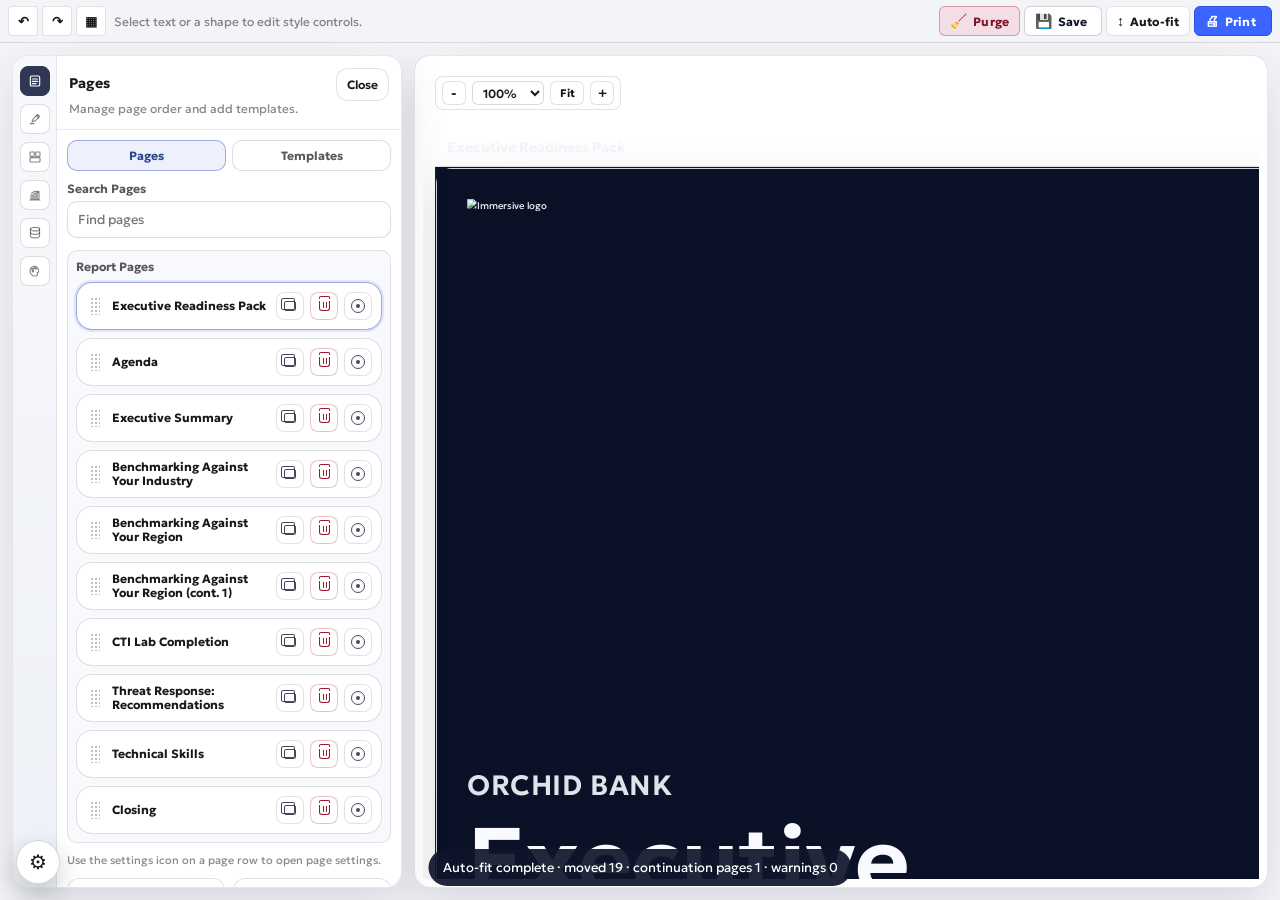
==== commit 74bfbb4a: "Release: deploy current app-builder state" ====
--- a/index.html
+++ b/index.html
@@ -86,6 +86,10 @@
             <div class="topbar-context-hint" id="topbarContextHint">Select a component for typography and surface controls.</div>
           </div>
           <div class="topbar-group topbar-group--global" aria-label="Global actions">
+            <button class="btn topbar-action-btn topbar-action-btn--danger" id="btnTopbarPurge" type="button" title="Purge all and reset to defaults" aria-label="Purge all and reset to defaults">
+              <span class="topbar-action-btn__icon" aria-hidden="true">🧹</span>
+              <span class="topbar-action-btn__label">Purge</span>
+            </button>
             <button class="btn topbar-action-btn topbar-action-btn--save" id="btnTopbarExport" type="button" title="Save project (JSON)" aria-label="Save project (JSON)">
               <span class="topbar-action-btn__icon" aria-hidden="true">💾</span>
               <span class="topbar-action-btn__label">Save</span>
@@ -106,11 +110,59 @@
         <aside class="panel palette no-print" aria-label="Workbench">
           <div class="workbench-shell">
             <nav class="workbench-rail" id="workbenchRail" aria-label="Workbench tools">
-              <button class="rail-btn" data-tool="pages" type="button" title="Pages">Pg</button>
-              <button class="rail-btn" data-tool="design" type="button" title="Design Elements">DE</button>
-              <button class="rail-btn" data-tool="components" type="button" title="Components">Cm</button>
-              <button class="rail-btn" data-tool="resources" type="button" title="Resources">Rs</button>
-              <button class="rail-btn" data-tool="styles" type="button" title="Styles">St</button>
+              <button class="rail-btn" data-tool="pages" type="button" title="Pages" aria-label="Pages">
+                <svg class="rail-icon" viewBox="0 0 24 24" fill="none" aria-hidden="true">
+                  <rect x="5" y="4.5" width="14" height="15" rx="2"></rect>
+                  <line x1="8" y1="9" x2="16" y2="9"></line>
+                  <line x1="8" y1="12.5" x2="16" y2="12.5"></line>
+                  <line x1="8" y1="16" x2="13.5" y2="16"></line>
+                </svg>
+                <span class="sr-only">Pages</span>
+              </button>
+              <button class="rail-btn" data-tool="design" type="button" title="Design Elements" aria-label="Design Elements">
+                <svg class="rail-icon" viewBox="0 0 24 24" fill="none" aria-hidden="true">
+                  <path d="M7.5 16.5l1.8-4.8L16 5l3 3-6.7 6.7-4.8 1.8z"></path>
+                  <path d="M14.2 6.8l3 3"></path>
+                  <line x1="5" y1="19" x2="10.5" y2="19"></line>
+                </svg>
+                <span class="sr-only">Design Elements</span>
+              </button>
+              <button class="rail-btn" data-tool="components" type="button" title="Components" aria-label="Components">
+                <svg class="rail-icon" viewBox="0 0 24 24" fill="none" aria-hidden="true">
+                  <rect x="4.5" y="4.5" width="6.5" height="6.5" rx="1.2"></rect>
+                  <rect x="13" y="4.5" width="6.5" height="6.5" rx="1.2"></rect>
+                  <rect x="4.5" y="13" width="15" height="6.5" rx="1.2"></rect>
+                </svg>
+                <span class="sr-only">Components</span>
+              </button>
+              <button class="rail-btn" data-tool="charts" type="button" title="Charts" aria-label="Charts">
+                <svg class="rail-icon" viewBox="0 0 24 24" fill="none" aria-hidden="true">
+                  <line x1="4.5" y1="19.5" x2="19.5" y2="19.5"></line>
+                  <rect x="6" y="12" width="2.8" height="6.5" rx="0.8"></rect>
+                  <rect x="10.6" y="9.5" width="2.8" height="9" rx="0.8"></rect>
+                  <rect x="15.2" y="6.5" width="2.8" height="12" rx="0.8"></rect>
+                  <polyline points="6.8,9.2 11.9,6.4 16.6,8.2"></polyline>
+                </svg>
+                <span class="sr-only">Charts</span>
+              </button>
+              <button class="rail-btn" data-tool="resources" type="button" title="Resources" aria-label="Resources">
+                <svg class="rail-icon" viewBox="0 0 24 24" fill="none" aria-hidden="true">
+                  <ellipse cx="12" cy="6.2" rx="6.8" ry="2.7"></ellipse>
+                  <path d="M5.2 6.2v5.2c0 1.5 3 2.7 6.8 2.7s6.8-1.2 6.8-2.7V6.2"></path>
+                  <path d="M5.2 11.4v5.2c0 1.5 3 2.7 6.8 2.7s6.8-1.2 6.8-2.7v-5.2"></path>
+                </svg>
+                <span class="sr-only">Resources</span>
+              </button>
+              <button class="rail-btn" data-tool="styles" type="button" title="Styles" aria-label="Styles">
+                <svg class="rail-icon" viewBox="0 0 24 24" fill="none" aria-hidden="true">
+                  <path d="M12 4.5a7.5 7.5 0 0 0 0 15h1.2a2.6 2.6 0 0 0 2.6-2.6c0-.8-.3-1.5-.8-2 .9-.3 1.8-.9 2.4-1.7A7.5 7.5 0 0 0 12 4.5z"></path>
+                  <circle cx="8.2" cy="9.2" r="1"></circle>
+                  <circle cx="11" cy="7.6" r="1"></circle>
+                  <circle cx="13.9" cy="8.1" r="1"></circle>
+                  <circle cx="8.9" cy="12.3" r="1"></circle>
+                </svg>
+                <span class="sr-only">Styles</span>
+              </button>
             </nav>
             <section class="workbench-drawer">
               <div class="panel-head">
--- a/styles/builder.css
+++ b/styles/builder.css
@@ -449,6 +449,16 @@
   border-color: rgba(16, 22, 44, 0.2);
   background: #ffffff;
   color: #0f162c;
+}
+
+.topbar .topbar-action-btn--danger {
+  border-color: rgba(159, 24, 49, 0.35);
+  background: rgba(239, 63, 93, 0.12);
+  color: #7d1127;
+}
+
+.topbar .topbar-action-btn--danger:hover {
+  background: rgba(239, 63, 93, 0.2);
 }
 
 .topbar .topbar-action-btn--print {
@@ -692,21 +702,39 @@
 }
 
 .rail-btn {
-  width: 28px;
-  height: 28px;
+  width: 30px;
+  height: 30px;
   border-radius: 8px;
   border: 1px solid rgba(16, 22, 44, 0.14);
   background: #ffffff;
   color: var(--ink-muted);
-  font-size: 10px;
-  font-weight: 700;
+  display: inline-flex;
+  align-items: center;
+  justify-content: center;
   cursor: pointer;
+  transition: background 120ms ease, color 120ms ease, border-color 120ms ease;
+}
+
+.rail-btn:hover {
+  border-color: rgba(16, 22, 44, 0.24);
+  color: var(--ink-soft);
 }
 
 .rail-btn.is-active {
   color: #ffffff;
   background: #2f3755;
   border-color: #2f3755;
+}
+
+.rail-icon {
+  width: 16px;
+  height: 16px;
+  stroke: currentColor;
+  stroke-width: 1.7;
+  stroke-linecap: round;
+  stroke-linejoin: round;
+  fill: none;
+  display: block;
 }
 
 .workbench-drawer {
@@ -744,6 +772,30 @@
   display: none;
 }
 
+.drawer-tabs {
+  display: grid;
+  grid-template-columns: repeat(2, minmax(0, 1fr));
+  gap: 6px;
+  margin-bottom: 10px;
+}
+
+.drawer-tab-btn {
+  border: 1px solid rgba(16, 22, 44, 0.14);
+  border-radius: 10px;
+  background: #ffffff;
+  color: var(--ink-soft);
+  font-size: 12px;
+  font-weight: 700;
+  padding: 7px 10px;
+  cursor: pointer;
+}
+
+.drawer-tab-btn.is-active {
+  border-color: rgba(89, 114, 214, 0.55);
+  background: rgba(89, 114, 214, 0.1);
+  color: #2d458d;
+}
+
 .drawer-list {
   margin-top: 8px;
   display: grid;
@@ -752,29 +804,137 @@
 
 .drawer-list-row {
   display: grid;
-  grid-template-columns: minmax(0, 1fr) auto;
+  grid-template-columns: auto minmax(0, 1fr) auto;
   gap: 8px;
-  align-items: start;
+  align-items: center;
+  min-height: 48px;
+  padding: 6px 9px;
+  border: 1px solid rgba(16, 22, 44, 0.14);
+  border-radius: 16px;
+  background: #ffffff;
+}
+
+.drawer-list-row.is-active {
+  border-color: rgba(89, 114, 214, 0.6);
+  box-shadow: 0 0 0 2px rgba(89, 114, 214, 0.14);
+}
+
+.drawer-list-row.is-settings-open {
+  border-color: rgba(45, 69, 141, 0.42);
+  box-shadow: 0 0 0 1px rgba(45, 69, 141, 0.16);
+}
+
+.drawer-list-row.is-shifting {
+  will-change: transform;
+}
+
+.drawer-list-row.is-drag-source {
+  opacity: 0.38;
+}
+
+.drawer-drag-handle {
+  width: 18px;
+  min-width: 18px;
+  height: 100%;
+  border: 0;
+  border-radius: 8px;
+  background: transparent;
+  color: rgba(16, 22, 44, 0.28);
+  display: inline-flex;
+  align-items: center;
+  justify-content: center;
+  cursor: grab;
+  padding: 0;
+}
+
+.drawer-drag-handle::before {
+  content: "";
+  width: 10px;
+  height: 18px;
+  background-image: radial-gradient(currentColor 1.1px, transparent 1.1px);
+  background-size: 4px 4px;
+  background-position: 0 0;
+}
+
+.drawer-drag-handle > span {
+  display: none;
+}
+
+.drawer-drag-handle:active {
+  cursor: grabbing;
+}
+
+.drawer-drag-handle:disabled,
+.drawer-drag-handle[aria-disabled="true"] {
+  opacity: 0.45;
+  cursor: not-allowed;
+}
+
+.drawer-list-placeholder {
+  border: 2px dashed rgba(62, 92, 216, 0.58);
+  border-radius: 16px;
+  background: rgba(89, 114, 214, 0.09);
+  display: flex;
+  align-items: center;
+  padding: 6px 10px;
+  min-height: 48px;
+  color: #2d458d;
+  font-size: 10px;
+  font-weight: 700;
+}
+
+.drawer-list-row--floating {
+  position: fixed;
+  z-index: 120;
+  pointer-events: none;
+  opacity: 0.96;
+  box-shadow: 0 14px 32px rgba(10, 15, 32, 0.24);
+  border-color: rgba(62, 92, 216, 0.45);
+}
+
+.drawer-reorder-hint {
+  margin: 6px 0 2px;
+}
+
+.page-settings-flyout {
+  border: 1px solid rgba(16, 22, 44, 0.12);
+  border-radius: 12px;
+  background: #ffffff;
+  padding: 10px;
+  margin-bottom: 10px;
+  box-shadow: 0 8px 20px rgba(16, 22, 44, 0.08);
+}
+
+.page-settings-flyout__head {
+  display: flex;
+  align-items: center;
+  justify-content: space-between;
+  gap: 8px;
+  margin-bottom: 8px;
+}
+
+.page-settings-flyout__head strong {
+  font-size: 12px;
+  letter-spacing: 0.01em;
 }
 
 .drawer-list-item {
   width: 100%;
-  border: 1px solid rgba(16, 22, 44, 0.12);
-  border-radius: 9px;
-  background: #ffffff;
-  padding: 7px 8px;
+  border: 0;
+  border-radius: 10px;
+  background: transparent;
+  padding: 0;
+  min-height: 34px;
+  display: inline-flex;
+  align-items: center;
   text-align: left;
   cursor: pointer;
-}
-
-.drawer-list-item.is-active {
-  border-color: rgba(89, 114, 214, 0.6);
-  box-shadow: 0 0 0 2px rgba(89, 114, 214, 0.14);
 }
 
 .drawer-list-item strong {
   display: block;
   font-size: 12px;
+  line-height: 1.2;
   color: var(--ink);
 }
 
@@ -787,7 +947,131 @@
 
 .drawer-item-actions {
   display: flex;
-  gap: 4px;
+  flex-direction: row;
+  gap: 6px;
+  align-items: center;
+}
+
+.drawer-item-actions .mini-btn {
+  width: 28px;
+  min-width: 28px;
+  height: 28px;
+  border: 1px solid rgba(16, 22, 44, 0.12);
+  background: #ffffff;
+  color: rgba(16, 22, 44, 0.78);
+  border-radius: 8px;
+  padding: 0;
+  display: inline-flex;
+  align-items: center;
+  justify-content: center;
+  cursor: pointer;
+  transform: none;
+}
+
+.drawer-item-actions .mini-btn:hover {
+  transform: none;
+  background: rgba(16, 22, 44, 0.06);
+  border-color: rgba(16, 22, 44, 0.2);
+}
+
+.drawer-item-actions .mini-btn:focus-visible {
+  outline: 2px solid rgba(89, 114, 214, 0.42);
+  outline-offset: 1px;
+}
+
+.drawer-item-actions .mini-btn.is-active {
+  background: rgba(89, 114, 214, 0.14);
+  color: #2d458d;
+}
+
+.drawer-item-actions .mini-btn--danger {
+  color: #9f1831;
+  background: #ffffff;
+  border-color: rgba(159, 24, 49, 0.26);
+}
+
+.drawer-item-actions .mini-btn--danger:hover {
+  background: rgba(239, 63, 93, 0.16);
+  border-color: rgba(159, 24, 49, 0.42);
+}
+
+.drawer-item-actions .icon-duplicate {
+  width: 12px;
+  height: 10px;
+  border-width: 1.5px;
+}
+
+.drawer-item-actions .icon-duplicate::after {
+  left: -4px;
+  top: -4px;
+  width: 12px;
+  height: 10px;
+  border-width: 1.5px;
+  background: transparent;
+}
+
+.icon-trash {
+  position: relative;
+  display: block;
+  width: 11px;
+  height: 10px;
+  border: 1.5px solid currentColor;
+  border-top: none;
+  border-radius: 0 0 3px 3px;
+}
+
+.icon-trash::before {
+  content: "";
+  position: absolute;
+  left: -1px;
+  right: -1px;
+  top: -5px;
+  height: 2px;
+  border: 1.5px solid currentColor;
+  border-bottom: none;
+  border-radius: 2px 2px 0 0;
+}
+
+.icon-trash::after {
+  content: "";
+  position: absolute;
+  left: 3px;
+  top: 1px;
+  width: 1px;
+  height: 6px;
+  background: currentColor;
+  box-shadow: 3px 0 0 currentColor;
+}
+
+.icon-cog {
+  position: relative;
+  width: 14px;
+  height: 14px;
+  display: block;
+}
+
+.icon-cog::before {
+  content: "";
+  position: absolute;
+  inset: 0;
+  border-radius: 50%;
+  border: 1.8px solid currentColor;
+}
+
+.icon-cog::after {
+  content: "";
+  position: absolute;
+  left: 50%;
+  top: 50%;
+  width: 4px;
+  height: 4px;
+  border-radius: 50%;
+  background: currentColor;
+  transform: translate(-50%, -50%);
+}
+
+.drawer-list-settings-row {
+  margin: -2px 2px 4px 2px;
 }
 
 .drawer-card-list {
@@ -827,6 +1111,23 @@
 
 .drawer-card--component {
   position: relative;
+}
+
+.chart-gallery-controls {
+  display: grid;
+  grid-template-columns: 1fr;
+  gap: 6px;
+}
+
+.chart-variant-grid {
+  margin-top: 8px;
+  display: grid;
+  gap: 8px;
+  grid-template-columns: repeat(auto-fill, minmax(165px, 1fr));
+}
+
+.chart-variant-card {
+  min-height: 136px;
 }
 
 .palette-preview {
@@ -912,6 +1213,101 @@
 .palette-preview--bars span:nth-child(1) { height: 10px; }
 .palette-preview--bars span:nth-child(2) { height: 18px; }
 .palette-preview--bars span:nth-child(3) { height: 14px; }
+
+.palette-preview--bars-horizontal {
+  flex-direction: column;
+  align-items: stretch;
+  justify-content: center;
+}
+
+.palette-preview--bars-horizontal span {
+  height: 6px !important;
+  border-radius: 0 6px 6px 0;
+}
+
+.palette-preview--bars-horizontal span:nth-child(1) { width: 38%; }
+.palette-preview--bars-horizontal span:nth-child(2) { width: 72%; }
+.palette-preview--bars-horizontal span:nth-child(3) { width: 55%; }
+
+.palette-preview--area {
+  justify-content: center;
+}
+
+.palette-preview--area span {
+  width: 100%;
+  height: 22px;
+  border-radius: 4px;
+  background:
+    linear-gradient(168deg, transparent 48%, rgba(16, 22, 44, 0.28) 49%, rgba(16, 22, 44, 0.28) 52%, transparent 53%),
+    linear-gradient(180deg, rgba(60, 100, 255, 0.45), rgba(60, 100, 255, 0.12));
+}
+
+.palette-preview--combo {
+  align-items: flex-end;
+  gap: 4px;
+}
+
+.palette-preview--combo span {
+  position: relative;
+  width: 100%;
+  height: 24px;
+}
+
+.palette-preview--combo span::before,
+.palette-preview--combo span::after {
+  content: "";
+  position: absolute;
+}
+
+.palette-preview--combo span::before {
+  inset: auto 0 0 0;
+  height: 65%;
+  border-radius: 4px 4px 2px 2px;
+  background:
+    linear-gradient(90deg, rgba(60, 100, 255, 0.5) 0 24%, transparent 24% 34%, rgba(60, 100, 255, 0.5) 34% 58%, transparent 58% 68%, rgba(60, 100, 255, 0.5) 68% 100%);
+}
+
+.palette-preview--combo span::after {
+  left: 2px;
+  right: 2px;
+  top: 2px;
+  height: 2px;
+  border-radius: 2px;
+  background: linear-gradient(130deg, transparent 0 10%, rgba(242, 63, 85, 0.88) 10% 90%, transparent 90% 100%);
+}
+
+.palette-preview--scatter {
+  justify-content: center;
+}
+
+.palette-preview--scatter span {
+  width: 100%;
+  height: 22px;
+  border-radius: 4px;
+  background:
+    radial-gradient(circle at 16% 68%, rgba(60, 100, 255, 0.85) 0 2px, transparent 3px),
+    radial-gradient(circle at 34% 36%, rgba(242, 63, 85, 0.82) 0 2px, transparent 3px),
+    radial-gradient(circle at 52% 56%, rgba(18, 130, 79, 0.82) 0 2px, transparent 3px),
+    radial-gradient(circle at 72% 30%, rgba(60, 100, 255, 0.85) 0 3px, transparent 4px),
+    radial-gradient(circle at 84% 62%, rgba(242, 63, 85, 0.82) 0 2px, transparent 3px),
+    linear-gradient(rgba(16, 22, 44, 0.06), rgba(16, 22, 44, 0.06));
+}
+
+.palette-preview--advanced {
+  justify-content: center;
+}
+
+.palette-preview--advanced span {
+  width: 100%;
+  height: 22px;
+  border-radius: 4px;
+  background:
+    linear-gradient(120deg, rgba(60, 100, 255, 0.28), transparent 58%),
+    linear-gradient(300deg, rgba(18, 130, 79, 0.22), transparent 52%),
+    repeating-linear-gradient(90deg, rgba(16, 22, 44, 0.16) 0 1px, transparent 1px 7px),
+    repeating-linear-gradient(0deg, rgba(16, 22, 44, 0.16) 0 1px, transparent 1px 7px),
+    rgba(248, 249, 253, 0.95);
+}
 
 .palette-preview--waffle {
   display: grid;
@@ -1587,6 +1983,11 @@
   background: rgba(89, 114, 214, 0.14);
 }
 
+.component-toolbar .mini-btn--danger.is-confirm {
+  border-color: rgba(159, 24, 49, 0.62);
+  background: rgba(239, 63, 93, 0.2);
+}
+
 .icon-duplicate {
   position: relative;
   width: 11px;
@@ -1926,7 +2327,8 @@
 
 .component--line .chart-host,
 .component--bar .chart-host,
-.component--lollipop .chart-host {
+.component--lollipop .chart-host,
+.component--chart .chart-host {
   min-height: 210px;
 }
 
@@ -2169,6 +2571,7 @@
   display: flex;
   flex-direction: column;
   justify-content: flex-end;
+  transition: transform 140ms ease;
 }
 
 .page.page--full-bleed .cover-hero-content {
@@ -2209,28 +2612,31 @@
 }
 
 .cover-org {
-  font-size: 30px;
+  font-size: clamp(18px, 2.4vw, 28px);
   font-weight: 600;
   letter-spacing: 0.02em;
   opacity: 0.9;
 }
 
 .cover-hero h2 {
-  margin-top: 24px;
-  font-size: clamp(64px, 6vw, 112px);
-  line-height: 0.95;
+  margin-top: 14px;
+  font-size: clamp(44px, 5.6vw, 92px);
+  line-height: 0.98;
   letter-spacing: -0.04em;
+  max-width: min(96%, 980px);
+  text-wrap: balance;
+  overflow-wrap: anywhere;
 }
 
 .cover-period {
-  margin-top: 18px;
-  font-size: 36px;
+  margin-top: 10px;
+  font-size: clamp(20px, 2.8vw, 32px);
   font-weight: 600;
 }
 
 .cover-copy {
-  margin-top: 26px;
-  font-size: 14px;
+  margin-top: 14px;
+  font-size: clamp(12px, 1.3vw, 14px);
   opacity: 0.92;
 }
 
@@ -2346,6 +2752,92 @@
   padding: 10px;
   font-size: 13px;
   color: var(--ink-muted);
+}
+
+.inspector-summary-card {
+  border: 1px solid rgba(16, 22, 44, 0.12);
+  border-radius: 10px;
+  background: rgba(255, 255, 255, 0.76);
+  padding: 9px 10px;
+  margin-bottom: 10px;
+}
+
+.inspector-summary-grid {
+  display: grid;
+  grid-template-columns: 1fr 1fr;
+  gap: 8px;
+}
+
+.inspector-summary-item label {
+  margin-bottom: 3px;
+  color: var(--ink-muted);
+}
+
+.inspector-summary-item div {
+  font-size: 12px;
+  font-weight: 600;
+  color: var(--ink-soft);
+  line-height: 1.3;
+}
+
+.inspector-summary-lock {
+  margin-top: 8px;
+  padding-top: 8px;
+  border-top: 1px solid rgba(16, 22, 44, 0.08);
+  display: flex;
+  align-items: center;
+  justify-content: space-between;
+  gap: 8px;
+}
+
+.inspector-summary-lock .btn {
+  padding: 6px 10px;
+  border-radius: 9px;
+}
+
+.inspector-summary-lock .helper {
+  margin-top: 0;
+  text-align: right;
+}
+
+.inspector-section {
+  border: 1px solid rgba(16, 22, 44, 0.12);
+  border-radius: 10px;
+  background: rgba(255, 255, 255, 0.72);
+  margin-bottom: 8px;
+  overflow: hidden;
+}
+
+.inspector-section summary {
+  cursor: pointer;
+  font-size: 12px;
+  font-weight: 700;
+  color: var(--ink-soft);
+  padding: 8px 10px;
+  list-style: none;
+  display: flex;
+  align-items: center;
+  justify-content: space-between;
+}
+
+.inspector-section summary::-webkit-details-marker {
+  display: none;
+}
+
+.inspector-section summary::after {
+  content: "▾";
+  font-size: 11px;
+  color: var(--ink-muted);
+  transition: transform 140ms ease;
+}
+
+.inspector-section:not([open]) summary::after {
+  transform: rotate(-90deg);
+}
+
+.inspector-section-body {
+  border-top: 1px solid rgba(16, 22, 44, 0.08);
+  padding: 8px 10px 4px;
 }
 
 .form-group {
@@ -2391,6 +2883,10 @@
   background: rgba(255, 255, 255, 0.68);
 }
 
+.advanced-json.inspector-section {
+  padding: 0;
+}
+
 .advanced-json summary {
   cursor: pointer;
   font-size: 12px;
@@ -2409,6 +2905,17 @@
   font-size: 11px;
   color: var(--ink-muted);
   line-height: 1.35;
+}
+
+.sr-only {
+  position: absolute;
+  width: 1px;
+  height: 1px;
+  padding: 0;
+  margin: -1px;
+  overflow: hidden;
+  clip: rect(0, 0, 0, 0);
+  border: 0;
 }
 
 .prop-controls {
@@ -2767,18 +3274,18 @@
 }
 
 .page[data-profile$="_portrait"] .cover-org {
-  font-size: 24px;
-  margin-top: 40px;
+  font-size: clamp(16px, 2.8vw, 22px);
+  margin-top: 30px;
 }
 
 .page[data-profile$="_portrait"] .cover-hero h2 {
-  margin-top: 14px;
-  font-size: clamp(46px, 7vw, 76px);
+  margin-top: 10px;
+  font-size: clamp(36px, 6.6vw, 64px);
 }
 
 .page[data-profile$="_portrait"] .cover-period {
-  margin-top: 12px;
-  font-size: 28px;
+  margin-top: 8px;
+  font-size: clamp(18px, 3.8vw, 24px);
 }
 
 .page[data-profile$="_portrait"] .waffle-percent,
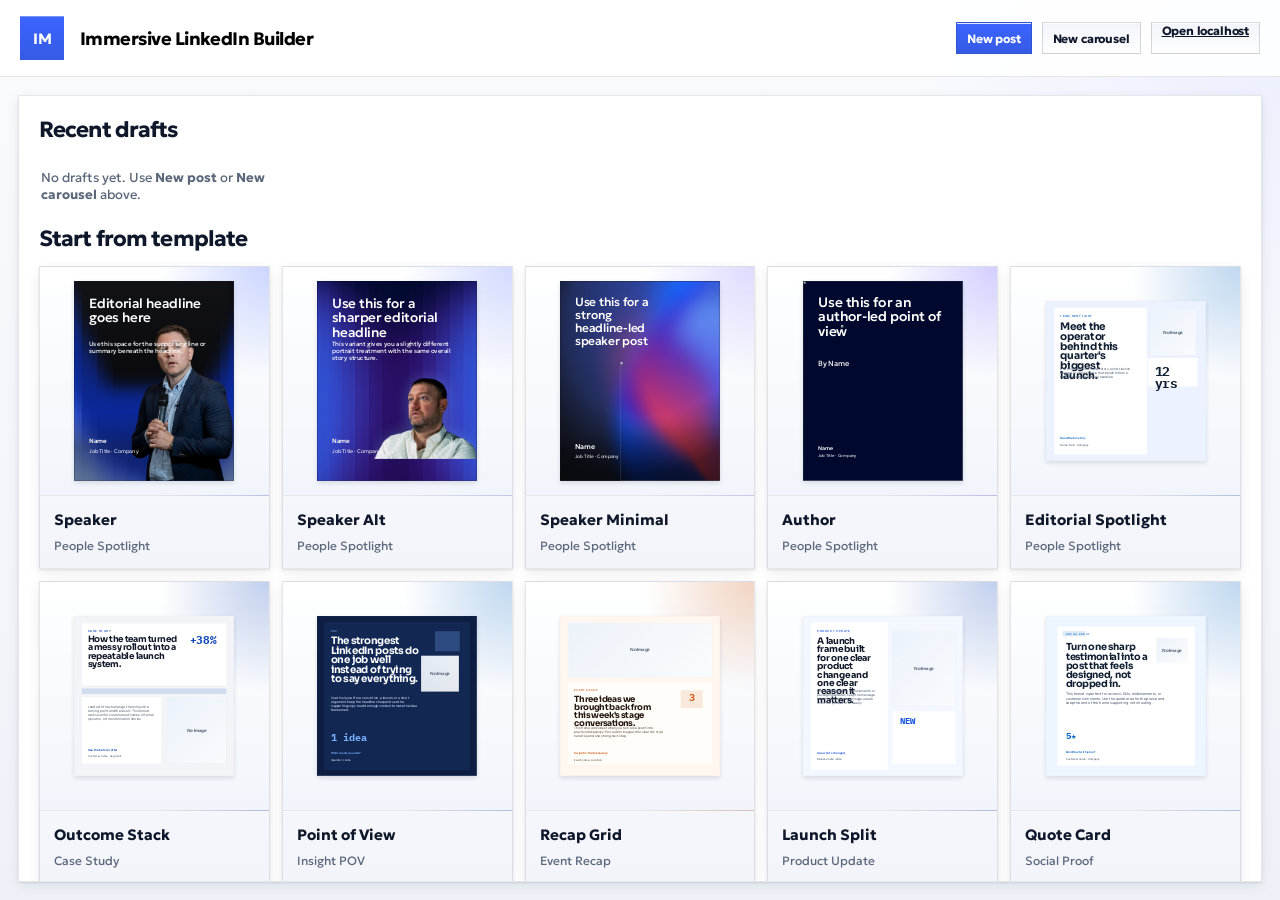
==== commit f5217ae6: "Build LinkedIn-first post builder" ====
--- a/index.html
+++ b/index.html
@@ -3,286 +3,88 @@
   <head>
     <meta charset="utf-8" />
     <meta name="viewport" content="width=device-width, initial-scale=1" />
-    <title>Immersive Report Builder v0.2</title>
+    <title>Immersive LinkedIn Builder</title>
     <link rel="preconnect" href="https://fonts.googleapis.com" />
     <link rel="preconnect" href="https://fonts.gstatic.com" crossorigin />
     <link
-      href="https://fonts.googleapis.com/css2?family=Chivo+Mono:wght@300;400;500;600&family=Geologica:wght@300;400;500;600;700&display=swap"
+      href="https://fonts.googleapis.com/css2?family=Geologica:wght@400;500;600;700;800&family=IBM+Plex+Mono:wght@400;500;600&family=Manrope:wght@400;500;600;700;800&family=Sora:wght@400;500;600;700;800&display=swap"
       rel="stylesheet"
     />
-    <link rel="stylesheet" href="https://cdn.jsdelivr.net/npm/moveable/dist/moveable.min.css" />
-    <link rel="stylesheet" href="./styles/tokens.css?v=20260305a" />
-    <link rel="stylesheet" href="./styles/builder.css?v=20260305p" />
-    <link rel="stylesheet" href="./styles/print.css?v=20260305h" />
+    <link rel="stylesheet" href="./styles/linkedin-builder.css?v=20260401ai" />
   </head>
   <body>
-    <div id="app" class="app-shell inspector-closed">
-      <header class="topbar no-print">
-        <div class="topbar-row topbar-row--single">
-          <div class="topbar-context-slot">
-            <div class="topbar-control-group topbar-control-group--target" aria-label="Canvas actions">
-              <div class="topbar-control-row">
-                <button class="btn btn--icon btn--compact" id="btnUndo" type="button" title="Undo" aria-label="Undo">↶</button>
-                <button class="btn btn--icon btn--compact" id="btnRedo" type="button" title="Redo" aria-label="Redo">↷</button>
-                <button class="btn btn--icon btn--compact" id="btnToggleGrid" type="button" title="Toggle grid" aria-label="Toggle grid">▦</button>
+    <div id="app" class="linkedin-shell">
+      <header class="linkedin-topbar">
+        <div class="linkedin-topbar__row">
+          <button class="brand-block brand-block--home" id="btnBrandHome" type="button" aria-label="Go to dashboard">
+            <div class="brand-mark">IM</div>
+            <div class="brand-copy">
+              <strong>Immersive LinkedIn Builder</strong>
+            </div>
+          </button>
+          <div class="topbar-actions">
+            <button class="btn btn--primary btn--mini" id="btnTopbarNewPost" type="button">New post</button>
+            <button class="btn btn--ghost btn--mini" id="btnTopbarNewCarousel" type="button">New carousel</button>
+            <a class="btn btn--ghost btn--mini" id="btnOpenLocalhost" href="http://localhost:4173/" target="_blank" rel="noreferrer" hidden>Open localhost</a>
+            <button class="btn btn--ghost" id="btnBackToDashboard" type="button" hidden>Back to dashboard</button>
+            <button class="btn btn--ghost" id="btnUndo" type="button">Undo</button>
+            <button class="btn btn--ghost" id="btnRedo" type="button">Redo</button>
+            <div class="topbar-menu" id="fileMenu">
+              <button class="btn btn--ghost" id="btnFileMenu" type="button" aria-haspopup="menu" aria-expanded="false">File</button>
+              <div class="topbar-menu__panel" id="fileMenuPanel" role="menu" hidden>
+                <button class="topbar-menu__item" id="btnImportImage" type="button" role="menuitem">Import Image</button>
+                <button class="topbar-menu__item" id="btnImportJson" type="button" role="menuitem">Import JSON</button>
+                <div class="topbar-menu__divider"></div>
+                <button class="topbar-menu__item" id="btnExportJson" type="button" role="menuitem">Export JSON</button>
+                <button class="topbar-menu__item" id="btnExportPng" type="button" role="menuitem">Export PNG</button>
+                <button class="topbar-menu__item" id="btnExportPdf" type="button" role="menuitem">Export PDF</button>
+                <div class="topbar-menu__divider"></div>
+                <button class="topbar-menu__item topbar-menu__item--danger" id="btnResetProject" type="button" role="menuitem">Reset</button>
               </div>
             </div>
-            <div class="topbar-group topbar-group--text" id="textTopbarControls" hidden aria-label="Text controls">
-              <div class="topbar-control-group topbar-control-group--type" id="topbarTypographyGroup">
-                <div class="topbar-control-row">
-                  <select class="topbar-select" id="topbarFontFamily" aria-label="Font family">
-                    <option value="geologica">Geologica</option>
-                    <option value="chivo_mono">Chivo Mono</option>
-                  </select>
-
-                  <div class="topbar-number" aria-label="Font size">
-                    <button class="topbar-step-btn" id="btnTopbarFontSizeDec" type="button" title="Decrease font size">-</button>
-                    <input class="topbar-input topbar-input--short" id="topbarFontSize" type="number" min="8" max="220" step="1" value="16" aria-label="Font size">
-                    <button class="topbar-step-btn" id="btnTopbarFontSizeInc" type="button" title="Increase font size">+</button>
-                  </div>
-
-                  <select class="topbar-select topbar-select--weight" id="topbarFontWeight" aria-label="Font weight">
-                    <option value="300">300</option>
-                    <option value="400">400</option>
-                    <option value="500">500</option>
-                    <option value="600">600</option>
-                    <option value="700">700</option>
-                  </select>
-
-                  <input class="topbar-color" id="topbarTextColor" type="color" value="#17181C" aria-label="Text color" title="Text color">
-
-                  <button class="btn btn--icon btn--compact topbar-toggle" id="btnTopbarBold" type="button" title="Bold" aria-label="Bold"><strong>B</strong></button>
-                  <button class="btn btn--icon btn--compact topbar-toggle" id="btnTopbarItalic" type="button" title="Italic" aria-label="Italic"><em>I</em></button>
-                  <button class="btn btn--icon btn--compact topbar-toggle" id="btnTopbarUnderline" type="button" title="Underline" aria-label="Underline"><u>U</u></button>
-
-                  <div class="topbar-segmented" role="group" aria-label="Text align">
-                    <button class="topbar-segment-btn topbar-segment-btn--icon" id="btnTopbarAlignLeft" data-text-align="left" type="button" title="Align left" aria-label="Align left"><span class="topbar-align-icon topbar-align-icon--left" aria-hidden="true"></span></button>
-                    <button class="topbar-segment-btn topbar-segment-btn--icon" id="btnTopbarAlignCenter" data-text-align="center" type="button" title="Align center" aria-label="Align center"><span class="topbar-align-icon topbar-align-icon--center" aria-hidden="true"></span></button>
-                    <button class="topbar-segment-btn topbar-segment-btn--icon" id="btnTopbarAlignRight" data-text-align="right" type="button" title="Align right" aria-label="Align right"><span class="topbar-align-icon topbar-align-icon--right" aria-hidden="true"></span></button>
-                  </div>
-                  <input class="topbar-input topbar-input--short" id="topbarLineHeight" type="number" min="0.8" max="3" step="0.05" aria-label="Line height" title="Line height">
-                  <input class="topbar-input topbar-input--short" id="topbarLetterSpacing" type="number" min="-8" max="20" step="0.1" aria-label="Letter spacing" title="Letter spacing">
-
-                  <div class="topbar-segmented" role="group" aria-label="Text case">
-                    <button class="topbar-segment-btn topbar-segment-btn--case" id="btnTopbarCaseNormal" type="button" title="Normal case" aria-label="Normal case">a</button>
-                    <button class="topbar-segment-btn topbar-segment-btn--case" id="btnTopbarCaseUpper" type="button" title="Uppercase" aria-label="Uppercase">A</button>
-                  </div>
-                </div>
-              </div>
-
-              <div class="topbar-control-group topbar-control-group--color" id="topbarSurfaceGroup">
-                <div class="topbar-control-row">
-                  <button class="topbar-none-swatch" id="btnTopbarBackgroundNone" type="button" title="No background" aria-label="No background"></button>
-                  <input class="topbar-color" id="topbarBackgroundColor" type="color" value="#ECEEF5" aria-label="Background color" title="Background color">
-                  <select class="topbar-select topbar-select--line" id="topbarKeyline" aria-label="Keyline style" title="Keyline style">
-                    <option value="none">No line</option>
-                    <option value="thin">Thin line</option>
-                    <option value="thick">Thick line</option>
-                  </select>
-                  <input class="topbar-color" id="topbarKeylineColor" type="color" value="#D7D7E7" aria-label="Line color" title="Line color">
-                </div>
-              </div>
-            </div>
-            <div class="topbar-context-hint" id="topbarContextHint">Select a component for typography and surface controls.</div>
-          </div>
-          <div class="topbar-group topbar-group--global" aria-label="Global actions">
-            <button class="btn topbar-action-btn topbar-action-btn--danger" id="btnTopbarPurge" type="button" title="Purge all and reset to defaults" aria-label="Purge all and reset to defaults">
-              <span class="topbar-action-btn__icon" aria-hidden="true">🧹</span>
-              <span class="topbar-action-btn__label">Purge</span>
-            </button>
-            <button class="btn topbar-action-btn topbar-action-btn--save" id="btnTopbarExport" type="button" title="Save project (JSON)" aria-label="Save project (JSON)">
-              <span class="topbar-action-btn__icon" aria-hidden="true">💾</span>
-              <span class="topbar-action-btn__label">Save</span>
-            </button>
-            <button class="btn topbar-action-btn" id="btnTopbarAutoFit" type="button" title="Auto-fit all pages" aria-label="Auto-fit all pages">
-              <span class="topbar-action-btn__icon" aria-hidden="true">↕</span>
-              <span class="topbar-action-btn__label">Auto-fit</span>
-            </button>
-            <button class="btn topbar-action-btn topbar-action-btn--print" id="btnPrint" type="button" title="Print / Save PDF" aria-label="Print / Save PDF">
-              <span class="topbar-action-btn__icon" aria-hidden="true">🖨</span>
-              <span class="topbar-action-btn__label">Print</span>
-            </button>
           </div>
         </div>
       </header>
 
-      <div class="main-grid">
-        <aside class="panel palette no-print" aria-label="Workbench">
-          <div class="workbench-shell">
-            <nav class="workbench-rail" id="workbenchRail" aria-label="Workbench tools">
-              <button class="rail-btn" data-tool="pages" type="button" title="Pages" aria-label="Pages">
-                <svg class="rail-icon" viewBox="0 0 24 24" fill="none" aria-hidden="true">
-                  <rect x="5" y="4.5" width="14" height="15" rx="2"></rect>
-                  <line x1="8" y1="9" x2="16" y2="9"></line>
-                  <line x1="8" y1="12.5" x2="16" y2="12.5"></line>
-                  <line x1="8" y1="16" x2="13.5" y2="16"></line>
-                </svg>
-                <span class="sr-only">Pages</span>
-              </button>
-              <button class="rail-btn" data-tool="design" type="button" title="Design Elements" aria-label="Design Elements">
-                <svg class="rail-icon" viewBox="0 0 24 24" fill="none" aria-hidden="true">
-                  <path d="M7.5 16.5l1.8-4.8L16 5l3 3-6.7 6.7-4.8 1.8z"></path>
-                  <path d="M14.2 6.8l3 3"></path>
-                  <line x1="5" y1="19" x2="10.5" y2="19"></line>
-                </svg>
-                <span class="sr-only">Design Elements</span>
-              </button>
-              <button class="rail-btn" data-tool="components" type="button" title="Components" aria-label="Components">
-                <svg class="rail-icon" viewBox="0 0 24 24" fill="none" aria-hidden="true">
-                  <rect x="4.5" y="4.5" width="6.5" height="6.5" rx="1.2"></rect>
-                  <rect x="13" y="4.5" width="6.5" height="6.5" rx="1.2"></rect>
-                  <rect x="4.5" y="13" width="15" height="6.5" rx="1.2"></rect>
-                </svg>
-                <span class="sr-only">Components</span>
-              </button>
-              <button class="rail-btn" data-tool="charts" type="button" title="Charts" aria-label="Charts">
-                <svg class="rail-icon" viewBox="0 0 24 24" fill="none" aria-hidden="true">
-                  <line x1="4.5" y1="19.5" x2="19.5" y2="19.5"></line>
-                  <rect x="6" y="12" width="2.8" height="6.5" rx="0.8"></rect>
-                  <rect x="10.6" y="9.5" width="2.8" height="9" rx="0.8"></rect>
-                  <rect x="15.2" y="6.5" width="2.8" height="12" rx="0.8"></rect>
-                  <polyline points="6.8,9.2 11.9,6.4 16.6,8.2"></polyline>
-                </svg>
-                <span class="sr-only">Charts</span>
-              </button>
-              <button class="rail-btn" data-tool="resources" type="button" title="Resources" aria-label="Resources">
-                <svg class="rail-icon" viewBox="0 0 24 24" fill="none" aria-hidden="true">
-                  <ellipse cx="12" cy="6.2" rx="6.8" ry="2.7"></ellipse>
-                  <path d="M5.2 6.2v5.2c0 1.5 3 2.7 6.8 2.7s6.8-1.2 6.8-2.7V6.2"></path>
-                  <path d="M5.2 11.4v5.2c0 1.5 3 2.7 6.8 2.7s6.8-1.2 6.8-2.7v-5.2"></path>
-                </svg>
-                <span class="sr-only">Resources</span>
-              </button>
-              <button class="rail-btn" data-tool="styles" type="button" title="Styles" aria-label="Styles">
-                <svg class="rail-icon" viewBox="0 0 24 24" fill="none" aria-hidden="true">
-                  <path d="M12 4.5a7.5 7.5 0 0 0 0 15h1.2a2.6 2.6 0 0 0 2.6-2.6c0-.8-.3-1.5-.8-2 .9-.3 1.8-.9 2.4-1.7A7.5 7.5 0 0 0 12 4.5z"></path>
-                  <circle cx="8.2" cy="9.2" r="1"></circle>
-                  <circle cx="11" cy="7.6" r="1"></circle>
-                  <circle cx="13.9" cy="8.1" r="1"></circle>
-                  <circle cx="8.9" cy="12.3" r="1"></circle>
-                </svg>
-                <span class="sr-only">Styles</span>
-              </button>
-            </nav>
-            <section class="workbench-drawer">
-              <div class="panel-head">
-                <div class="panel-head-row">
-                  <h2 id="paletteTitle">Pages</h2>
-                  <button class="icon-btn" id="btnClosePalette" type="button" aria-label="Close workbench">Close</button>
-                </div>
-                <p id="paletteDescription">Build pages and components from the left tools.</p>
-              </div>
-              <div class="panel-body" id="palette"></div>
-            </section>
-          </div>
+      <main class="linkedin-dashboard" id="dashboardView">
+        <section class="surface-panel dashboard-panel" id="dashboardPanel" aria-label="Dashboard"></section>
+      </main>
+
+      <div class="linkedin-main" id="editorView" hidden>
+        <aside class="surface-panel sidebar-shell" aria-label="Builder sidebar">
+          <div class="sidebar-panel" id="sidebarPanel"></div>
         </aside>
 
-        <main class="panel canvas" aria-label="Canvas">
-          <div class="panel-body">
-            <div class="canvas-zoom no-print" aria-label="Canvas zoom controls">
-              <button class="mini-btn" id="btnCanvasZoomOut" type="button" title="Zoom out" aria-label="Zoom out">-</button>
-              <select class="canvas-zoom-select" id="selectCanvasZoom" aria-label="Canvas zoom">
-                <option value="fit">Fit</option>
-                <option value="0.5">50%</option>
-                <option value="0.67">67%</option>
-                <option value="0.75">75%</option>
-                <option value="0.9">90%</option>
-                <option value="1" selected>100%</option>
-                <option value="1.1">110%</option>
-                <option value="1.25">125%</option>
-                <option value="1.5">150%</option>
-              </select>
-              <button class="mini-btn mini-btn--fit" id="btnCanvasZoomFit" type="button" title="Fit to viewport" aria-label="Fit to viewport">Fit</button>
-              <button class="mini-btn" id="btnCanvasZoomIn" type="button" title="Zoom in" aria-label="Zoom in">+</button>
+        <main class="surface-panel canvas-shell" aria-label="Canvas">
+          <div class="canvas-head">
+            <div class="canvas-head__copy">
+              <strong id="canvasFrameTitle">LinkedIn frame</strong>
+              <span id="canvasFrameMeta"></span>
             </div>
-            <div id="thumbnails" class="thumbnail-strip no-print"></div>
-            <div id="pages" class="pages">
-              <div class="boot-warning no-print">
-                Loading builder...
-              </div>
+            <div class="canvas-head__controls" aria-label="Canvas zoom controls">
+              <button class="btn btn--ghost btn--mini" id="btnCanvasZoomOut" type="button" aria-label="Zoom out">-</button>
+              <button class="btn btn--ghost btn--mini" id="btnCanvasZoomFit" type="button">Fit</button>
+              <button class="btn btn--ghost btn--mini" id="btnCanvasZoomIn" type="button" aria-label="Zoom in">+</button>
+              <span class="canvas-zoom-label" id="canvasZoomLabel">Fit</span>
             </div>
           </div>
+          <div class="canvas-viewport" id="canvasViewport"></div>
         </main>
 
-        <aside class="panel inspector no-print" aria-label="Inspector">
-          <div class="panel-head">
-            <div class="panel-head-row">
-              <h2>Inspector</h2>
-              <button class="icon-btn" id="btnCloseInspector" type="button" aria-label="Close inspector">Close</button>
-            </div>
-            <p>Edit selected components and data bindings.</p>
-            <div class="inspector-tabs" id="inspectorTabs">
-              <button class="inspector-tab-btn" data-inspector-tab="settings" type="button">Component</button>
-              <button class="inspector-tab-btn" data-inspector-tab="data" type="button">Data</button>
-            </div>
-          </div>
-          <div class="panel-body" id="inspector"></div>
+        <aside class="surface-panel inspector-shell" aria-label="Inspector">
+          <div class="inspector-panel" id="inspector"></div>
         </aside>
       </div>
 
-      <button class="settings-fab no-print" id="btnOpenSettingsDrawer" type="button" aria-label="Open settings" title="Settings">⚙</button>
-      <aside class="settings-drawer no-print" id="settingsDrawer" aria-label="Settings">
-        <div class="settings-head">
-          <h3>Settings</h3>
-          <button class="icon-btn" id="btnCloseSettingsDrawer" type="button" aria-label="Close settings">Close</button>
-        </div>
-        <div class="settings-body">
-          <div class="form-group">
-            <label for="selectPrintProfile">Profile</label>
-            <select id="selectPrintProfile" class="form-select"></select>
-          </div>
-
-          <div class="form-group">
-            <label>Margins (mm)</label>
-            <div class="form-grid">
-              <div class="form-group">
-                <label for="marginTopMm">Top</label>
-                <input class="form-input" id="marginTopMm" type="number" min="0" max="25" step="1" value="8">
-              </div>
-              <div class="form-group">
-                <label for="marginRightMm">Right</label>
-                <input class="form-input" id="marginRightMm" type="number" min="0" max="25" step="1" value="8">
-              </div>
-              <div class="form-group">
-                <label for="marginBottomMm">Bottom</label>
-                <input class="form-input" id="marginBottomMm" type="number" min="0" max="25" step="1" value="10">
-              </div>
-              <div class="form-group">
-                <label for="marginLeftMm">Left</label>
-                <input class="form-input" id="marginLeftMm" type="number" min="0" max="25" step="1" value="8">
-              </div>
-            </div>
-          </div>
-
-          <div class="settings-actions">
-            <button class="btn" id="btnAddCustomPage" type="button">Add Custom Page</button>
-            <button class="btn" id="btnExport" type="button">Export JSON</button>
-            <button class="btn" id="btnImportProjectTrigger" type="button">Import JSON</button>
-            <button class="btn" id="btnImportDataTrigger" type="button">Import Data</button>
-            <button class="btn" id="btnImportImageTrigger" type="button">Import Image</button>
-            <button class="btn btn--danger" id="btnReset" type="button">Reset Sample Pack</button>
-          </div>
-
-          <input id="fileImportProject" type="file" accept="application/json" hidden />
-          <input id="fileImportCsv" type="file" accept=".csv,.json,text/csv,application/json" hidden />
-          <input id="fileImportAsset" type="file" accept="image/*" hidden />
-        </div>
-      </aside>
+      <input id="fileImportImage" type="file" accept="image/*" hidden />
+      <input id="fileImportJson" type="file" accept="application/json" hidden />
     </div>
 
-    <div id="toast" class="toast" aria-live="polite"></div>
-    <div id="autoFitOverlay" class="auto-fit-overlay no-print" hidden aria-live="polite" aria-busy="true" aria-label="Auto-fit in progress">
-      <div class="auto-fit-card">
-        <div class="auto-fit-spinner" aria-hidden="true"></div>
-        <h3>Auto-fit in progress</h3>
-        <p id="autoFitPhase">Preparing auto-fit</p>
-        <p id="autoFitProfile"></p>
-      </div>
-    </div>
+    <div class="toast" id="toast" hidden></div>
 
-    <script src="https://cdn.jsdelivr.net/npm/moveable/dist/moveable.min.js"></script>
-    <script src="https://cdn.jsdelivr.net/npm/echarts@5.5.1/dist/echarts.min.js"></script>
-    <script type="module" src="./src/main.js?v=20260305u"></script>
+    <script src="https://cdn.jsdelivr.net/npm/html2canvas@1.4.1/dist/html2canvas.min.js"></script>
+    <script src="https://cdn.jsdelivr.net/npm/jspdf@2.5.1/dist/jspdf.umd.min.js"></script>
+    <script type="module" src="./src/linkedin/main.js?v=20260401ao"></script>
     <script>
       (function () {
         function escapeHtml(value) {
@@ -299,8 +101,8 @@
           if (document.body && document.body.dataset && document.body.dataset.appBooted === "1") {
             return;
           }
-          var pages = document.getElementById("pages");
-          if (!pages) return;
+          var viewport = document.getElementById("canvasViewport");
+          if (!viewport) return;
           var serverHint = "Open DevTools Console to inspect the startup error.";
           if (isFileProtocol) {
             var filePath = decodeURIComponent(window.location.pathname || "");
@@ -309,8 +111,8 @@
             var command = 'cd "' + projectDir + '" && python3 -m http.server 4173';
             serverHint = "<code>" + escapeHtml(command) + "</code> then open <code>http://localhost:4173/</code>.";
           }
-          pages.innerHTML =
-            '<div class="boot-warning no-print"><strong>Builder failed to start.</strong><p>Most likely cause is opening the file directly with <code>file://</code> where module imports are blocked.</p><p>Run from a local web server: ' +
+          viewport.innerHTML =
+            '<div class="empty-state"><strong>LinkedIn builder failed to start.</strong><p>Most likely cause is opening the file directly with <code>file://</code> where module imports are blocked.</p><p>Run from a local web server: ' +
             serverHint +
             "</p></div>";
         }, 1400);
--- a/styles/linkedin-builder.css
+++ b/styles/linkedin-builder.css
@@ -0,0 +1,1844 @@
+:root {
+  --azure: #3c64ff;
+  --lime: #12dd7e;
+  --tangerine: #ff700d;
+  --coral: #f23f55;
+  --bg: #f6f7fb;
+  --panel: rgba(255, 255, 255, 0.96);
+  --panel-strong: #ffffff;
+  --panel-soft: #f2f4fa;
+  --panel-muted: #edf0f8;
+  --ink: #0f172a;
+  --ink-soft: #5b677a;
+  --ink-faint: rgba(15, 23, 42, 0.56);
+  --line: rgba(15, 23, 42, 0.1);
+  --line-strong: rgba(15, 23, 42, 0.16);
+  --accent: var(--azure);
+  --accent-soft: rgba(60, 100, 255, 0.1);
+  --accent-strong: #2446c7;
+  --danger: color-mix(in srgb, var(--coral) 74%, var(--ink) 26%);
+  --danger-soft: color-mix(in srgb, var(--panel) 94%, var(--coral) 6%);
+  --shadow-lg: 0 28px 64px rgba(15, 23, 42, 0.14);
+  --shadow-md: 0 8px 22px rgba(15, 23, 42, 0.1);
+  --shadow-card: 0 1px 2px rgba(15, 23, 42, 0.1), 0 4px 12px rgba(15, 23, 42, 0.08);
+  --focus: 0 0 0 3px rgba(60, 100, 255, 0.18);
+  --font-ui: "Geologica", Arial, ui-sans-serif, system-ui, -apple-system, BlinkMacSystemFont, "Segoe UI", sans-serif;
+  --font-heading: "Sora", sans-serif;
+  --font-body: "Manrope", sans-serif;
+  --font-mono: "IBM Plex Mono", monospace;
+}
+
+* {
+  box-sizing: border-box;
+}
+
+html,
+body {
+  height: 100%;
+}
+
+body {
+  margin: 0;
+  font-family: var(--font-ui);
+  color: var(--ink);
+  background:
+    radial-gradient(circle at top right, rgba(60, 100, 255, 0.08), transparent 24%),
+    linear-gradient(180deg, #fafbfe 0%, #eef2f8 100%);
+}
+
+[hidden] {
+  display: none !important;
+}
+
+.linkedin-shell,
+.linkedin-shell *,
+.linkedin-shell *::before,
+.linkedin-shell *::after,
+.export-frame-root,
+.export-frame-root *,
+.export-frame-root *::before,
+.export-frame-root *::after {
+  border-radius: 0 !important;
+}
+
+a {
+  color: inherit;
+}
+
+button,
+input,
+select,
+textarea {
+  font: inherit;
+}
+
+button {
+  cursor: pointer;
+}
+
+.linkedin-shell {
+  height: 100vh;
+  min-height: 100vh;
+  display: grid;
+  grid-template-rows: auto 1fr;
+  overflow: hidden;
+}
+
+.linkedin-topbar {
+  position: sticky;
+  top: 0;
+  z-index: 30;
+  padding: 16px 20px;
+  border-bottom: 1px solid var(--line);
+  background: rgba(255, 255, 255, 0.88);
+  backdrop-filter: blur(18px);
+}
+
+.linkedin-topbar__row {
+  display: flex;
+  align-items: center;
+  justify-content: space-between;
+  gap: 18px;
+}
+
+.brand-block {
+  display: flex;
+  align-items: center;
+  gap: 16px;
+  min-width: 0;
+}
+
+.brand-block--home {
+  padding: 0;
+  border: 0;
+  background: transparent;
+  text-align: left;
+}
+
+.brand-block--home:hover {
+  transform: none;
+  box-shadow: none;
+}
+
+.brand-block--home:focus-visible {
+  outline: none;
+  box-shadow: var(--focus);
+}
+
+.brand-mark {
+  width: 44px;
+  height: 44px;
+  display: grid;
+  place-items: center;
+  color: #fff;
+  font-family: var(--font-ui);
+  font-size: 15px;
+  font-weight: 700;
+  background: linear-gradient(180deg, var(--accent), color-mix(in srgb, var(--accent) 84%, #13285a 16%));
+  box-shadow: inset 0 1px 0 rgba(255, 255, 255, 0.3);
+}
+
+.brand-copy strong {
+  display: block;
+  font-family: var(--font-ui);
+  font-size: 18px;
+  font-weight: 700;
+  letter-spacing: -0.03em;
+}
+
+.brand-copy span {
+  display: block;
+  color: var(--ink-soft);
+  font-size: 13px;
+  margin-top: 4px;
+}
+
+.topbar-actions {
+  display: flex;
+  align-items: center;
+  gap: 10px;
+  flex-wrap: wrap;
+  justify-content: flex-end;
+}
+
+.topbar-menu {
+  position: relative;
+}
+
+.topbar-menu__panel {
+  position: absolute;
+  top: calc(100% + 8px);
+  right: 0;
+  min-width: 196px;
+  padding: 8px;
+  border: 1px solid var(--line-strong);
+  background: var(--panel-strong);
+  box-shadow: var(--shadow-card);
+  z-index: 50;
+}
+
+.topbar-menu__item {
+  width: 100%;
+  display: block;
+  text-align: left;
+  border: 0;
+  background: transparent;
+  color: var(--ink);
+  min-height: 40px;
+  padding: 0 12px;
+  font-size: 13px;
+  font-weight: 700;
+  letter-spacing: -0.01em;
+}
+
+.topbar-menu__item:hover,
+.topbar-menu__item:focus-visible {
+  background: var(--accent-soft);
+  outline: none;
+}
+
+.topbar-menu__item:disabled {
+  opacity: 0.45;
+  cursor: not-allowed;
+}
+
+.topbar-menu__item--danger {
+  color: var(--danger);
+}
+
+.topbar-menu__divider {
+  height: 1px;
+  margin: 6px 0;
+  background: var(--line);
+}
+
+.btn {
+  appearance: none;
+  border: 1px solid var(--line-strong);
+  background: linear-gradient(180deg, #ffffff 0%, #f4f6fc 100%);
+  color: var(--ink);
+  min-height: 40px;
+  padding: 0 14px;
+  font-family: var(--font-ui);
+  font-size: 13px;
+  font-weight: 700;
+  letter-spacing: -0.015em;
+  box-shadow: 0 1px 0 rgba(255, 255, 255, 0.82), inset 0 1px 0 rgba(255, 255, 255, 0.85);
+  transition: transform 160ms ease, border-color 160ms ease, box-shadow 160ms ease, background 160ms ease, color 160ms ease;
+}
+
+.btn:hover {
+  transform: translateY(-1px);
+  border-color: color-mix(in srgb, var(--accent) 28%, var(--line-strong));
+  box-shadow: var(--shadow-md);
+}
+
+.btn:disabled {
+  opacity: 0.5;
+  cursor: not-allowed;
+  transform: none;
+  box-shadow: none;
+}
+
+.btn:focus-visible,
+.choice-card:focus-visible,
+.pill-button:focus-visible,
+.sidebar-nav__button:focus-visible,
+.asset-filter-tab:focus-visible,
+.field input:focus-visible,
+.field select:focus-visible,
+.field textarea:focus-visible,
+.page-sorter-card__preview:focus-visible,
+.element-row__main:focus-visible {
+  outline: none;
+  box-shadow: var(--focus);
+}
+
+.btn--primary {
+  color: #fff;
+  border-color: color-mix(in srgb, var(--accent) 74%, #102348 26%);
+  background: linear-gradient(180deg, var(--accent), color-mix(in srgb, var(--accent) 84%, #13285a 16%));
+}
+
+.btn--ghost {
+  background: linear-gradient(180deg, var(--panel-soft), var(--panel-strong));
+}
+
+.btn--danger-outline {
+  color: var(--danger);
+  background: linear-gradient(180deg, #fff, var(--danger-soft));
+  border-color: color-mix(in srgb, var(--coral) 38%, var(--line));
+}
+
+.btn--mini {
+  min-height: 32px;
+  padding: 0 10px;
+  font-size: 12px;
+}
+
+.linkedin-main {
+  display: grid;
+  grid-template-columns: 340px minmax(0, 1fr) 340px;
+  gap: 18px;
+  padding: 18px;
+  height: 100%;
+  min-height: 0;
+  overflow: hidden;
+  align-items: stretch;
+}
+
+.linkedin-dashboard {
+  padding: 18px;
+  height: 100%;
+  min-height: 0;
+  overflow: hidden;
+}
+
+.dashboard-panel {
+  min-height: 0;
+  height: 100%;
+  padding: 20px;
+  overflow: auto;
+}
+
+.dashboard-section + .dashboard-section {
+  margin-top: 22px;
+}
+
+.dashboard-section__head {
+  display: flex;
+  align-items: center;
+  justify-content: space-between;
+  gap: 12px;
+}
+
+.dashboard-section__head h2 {
+  margin: 0;
+  font-family: var(--font-ui);
+  font-size: 22px;
+  font-weight: 700;
+  letter-spacing: -0.04em;
+}
+
+.dashboard-card-grid {
+  display: grid;
+  grid-template-columns: repeat(auto-fill, minmax(208px, 1fr));
+  gap: 12px;
+  margin-top: 14px;
+}
+
+.dashboard-card-grid--templates {
+  grid-template-columns: repeat(auto-fill, minmax(196px, 1fr));
+}
+
+.dashboard-card {
+  position: relative;
+  overflow: hidden;
+  border: 1px solid var(--line);
+  background: linear-gradient(180deg, var(--panel-strong), var(--panel-soft));
+  box-shadow: var(--shadow-card);
+}
+
+.dashboard-card__thumb {
+  aspect-ratio: 1 / 1;
+  border-bottom: 1px solid var(--line);
+  background:
+    radial-gradient(circle at top right, rgba(60, 100, 255, 0.1), transparent 36%),
+    linear-gradient(180deg, rgba(255, 255, 255, 0.92), rgba(239, 243, 250, 0.96));
+  overflow: hidden;
+}
+
+.dashboard-card__thumb-image {
+  width: 100%;
+  height: 100%;
+  display: block;
+  object-fit: cover;
+}
+
+.dashboard-card__thumb-placeholder {
+  width: 100%;
+  height: 100%;
+  display: grid;
+  place-items: center;
+  font-size: 44px;
+  font-weight: 800;
+  color: rgba(15, 23, 42, 0.38);
+}
+
+.dashboard-card__body {
+  display: grid;
+  gap: 8px;
+  padding: 14px;
+}
+
+.dashboard-card__body strong {
+  display: block;
+  font-size: 15px;
+  color: var(--ink);
+}
+
+.dashboard-card__meta {
+  color: var(--ink-soft);
+  font-size: 12px;
+  line-height: 1.45;
+}
+
+.dashboard-card__subtle {
+  color: var(--ink-faint);
+  font-size: 12px;
+}
+
+.dashboard-card__actions {
+  display: flex;
+  flex-wrap: wrap;
+  gap: 8px;
+  margin-top: 4px;
+}
+
+.dashboard-empty-note {
+  padding: 12px 2px 0;
+  color: var(--ink-soft);
+  font-size: 13px;
+}
+
+.dashboard-card__badge {
+  position: absolute;
+  top: 12px;
+  right: 12px;
+  min-height: 26px;
+  display: inline-flex;
+  align-items: center;
+  padding: 0 10px;
+  border: 1px solid rgba(60, 100, 255, 0.16);
+  background: rgba(255, 255, 255, 0.88);
+  color: var(--accent-strong);
+  font-size: 11px;
+  font-weight: 700;
+  letter-spacing: 0.04em;
+  text-transform: uppercase;
+}
+
+.dashboard-card--template {
+  min-height: 0;
+}
+
+.dashboard-card__template-hit {
+  position: absolute;
+  inset: 0;
+  z-index: 2;
+  border: 0;
+  background: transparent;
+}
+
+.dashboard-card__thumb--template {
+  display: grid;
+  place-items: center;
+  background:
+    radial-gradient(circle at top right, color-mix(in srgb, var(--dashboard-template-accent) 26%, transparent), transparent 34%),
+    linear-gradient(180deg, rgba(255, 255, 255, 0.96), rgba(241, 245, 251, 0.98));
+}
+
+.dashboard-template-preview-mount {
+  width: 100%;
+  height: 100%;
+  display: grid;
+  place-items: center;
+}
+
+.dashboard-template-preview-mount .frame-stage-shell--thumbnail {
+  margin: 0;
+}
+
+.surface-panel {
+  min-height: 0;
+  border: 1px solid var(--line);
+  background: var(--panel);
+  box-shadow: var(--shadow-card);
+  backdrop-filter: blur(16px);
+}
+
+.sidebar-shell,
+.inspector-shell {
+  display: grid;
+  grid-template-rows: 1fr;
+  min-height: 0;
+  overflow: hidden;
+}
+
+.sidebar-panel,
+.inspector-panel {
+  padding: 18px;
+  overflow: auto;
+}
+
+.inspector-panel {
+  padding: 12px;
+}
+
+.sidebar-nav {
+  display: grid;
+  grid-template-columns: repeat(3, minmax(0, 1fr));
+  gap: 0;
+  margin: -18px -18px 18px;
+  padding: 0 18px;
+  border-bottom: 1px solid var(--line);
+  margin-bottom: 18px;
+}
+
+.sidebar-nav__button {
+  position: relative;
+  min-height: 46px;
+  border: 0;
+  background: transparent;
+  color: var(--ink-soft);
+  font-size: 12px;
+  font-weight: 700;
+  letter-spacing: -0.01em;
+}
+
+.sidebar-nav__button::after {
+  content: "";
+  position: absolute;
+  left: 8px;
+  right: 8px;
+  bottom: -1px;
+  height: 2px;
+  background: transparent;
+}
+
+.sidebar-nav__button:hover {
+  color: var(--ink);
+  background: rgba(60, 100, 255, 0.05);
+}
+
+.sidebar-nav__button.is-active {
+  color: var(--ink);
+}
+
+.sidebar-nav__button.is-active::after {
+  background: var(--accent);
+}
+
+.inspector-tabs {
+  display: grid;
+  grid-template-columns: repeat(2, minmax(0, 1fr));
+  gap: 0;
+  margin: -12px -12px 12px;
+  padding: 0 12px;
+  border-bottom: 1px solid var(--line);
+}
+
+.inspector-tab {
+  position: relative;
+  min-height: 42px;
+  border: 0;
+  background: transparent;
+  color: var(--ink-soft);
+  font-size: 12px;
+  font-weight: 700;
+  letter-spacing: -0.01em;
+}
+
+.inspector-tab::after {
+  content: "";
+  position: absolute;
+  left: 8px;
+  right: 8px;
+  bottom: -1px;
+  height: 2px;
+  background: transparent;
+}
+
+.inspector-tab:hover {
+  color: var(--ink);
+  background: rgba(60, 100, 255, 0.05);
+}
+
+.inspector-tab.is-active {
+  color: var(--ink);
+}
+
+.inspector-tab.is-active::after {
+  background: var(--accent);
+}
+
+.inspector-tab:focus-visible {
+  outline: 2px solid rgba(60, 100, 255, 0.2);
+  outline-offset: -2px;
+}
+
+.asset-filter-tabs {
+  display: grid;
+  grid-template-columns: repeat(4, minmax(0, 1fr));
+  gap: 6px;
+  margin-top: 10px;
+}
+
+.asset-filter-tab {
+  appearance: none;
+  border: 1px solid var(--line);
+  background: linear-gradient(180deg, var(--panel-strong), var(--panel-soft));
+  color: var(--ink-soft);
+  min-height: 30px;
+  padding: 0 8px;
+  font-size: 11px;
+  font-weight: 700;
+}
+
+.asset-filter-tab:hover {
+  color: var(--ink);
+  border-color: color-mix(in srgb, var(--accent) 32%, var(--line));
+}
+
+.asset-filter-tab.is-active {
+  color: var(--ink);
+  border-color: color-mix(in srgb, var(--accent) 42%, var(--line));
+  background: linear-gradient(180deg, color-mix(in srgb, var(--panel) 92%, var(--accent) 8%), var(--panel-strong));
+}
+
+.canvas-shell {
+  height: 100%;
+  min-height: 0;
+  display: grid;
+  grid-template-rows: auto 1fr;
+  overflow: hidden;
+}
+
+.canvas-head {
+  display: flex;
+  align-items: flex-start;
+  justify-content: space-between;
+  gap: 16px;
+  padding: 20px 22px 10px;
+}
+
+.canvas-head__copy {
+  min-width: 0;
+}
+
+.canvas-head__controls {
+  display: flex;
+  align-items: center;
+  gap: 8px;
+  flex-wrap: wrap;
+  justify-content: flex-end;
+}
+
+.canvas-head strong {
+  display: block;
+  font-family: var(--font-ui);
+  font-size: 22px;
+  letter-spacing: -0.04em;
+  font-weight: 700;
+}
+
+.canvas-head span {
+  display: block;
+  color: var(--ink-soft);
+  font-size: 13px;
+  margin-top: 4px;
+}
+
+.canvas-zoom-label {
+  min-width: 64px;
+  margin-top: 0;
+  text-align: right;
+  font-family: var(--font-mono);
+  font-size: 12px;
+  letter-spacing: 0.02em;
+}
+
+.canvas-viewport {
+  min-height: 0;
+  overflow: auto;
+  padding: 10px 22px 24px;
+}
+
+.frame-stage-shell {
+  margin: 0 auto;
+  position: relative;
+}
+
+.frame-stage {
+  position: absolute;
+  inset: 0;
+  overflow: hidden;
+  border: 1px solid transparent;
+  border-radius: 44px;
+  transform: scale(var(--stage-scale));
+  transform-origin: top left;
+  box-shadow: 0 26px 52px rgba(15, 23, 42, 0.14);
+}
+
+.frame-stage-shell--thumbnail .frame-stage {
+  border-radius: 20px;
+  box-shadow: 0 14px 30px rgba(15, 23, 42, 0.12);
+}
+
+.frame-element {
+  position: absolute;
+  user-select: none;
+}
+
+.frame-element--shape,
+.frame-element--image,
+.frame-element--text,
+.frame-element--button {
+  pointer-events: auto;
+}
+
+.frame-element--image {
+  overflow: hidden;
+}
+
+.frame-element--image img {
+  width: 100%;
+  height: 100%;
+  display: block;
+}
+
+.image-placeholder {
+  height: 100%;
+  display: grid;
+  place-items: center;
+  text-align: center;
+  gap: 8px;
+  padding: 28px;
+  color: var(--ink-soft);
+  background:
+    linear-gradient(135deg, rgba(10, 102, 194, 0.08), rgba(10, 102, 194, 0.02)),
+    linear-gradient(180deg, rgba(255, 255, 255, 0.76), rgba(255, 255, 255, 0.5));
+}
+
+.image-placeholder strong {
+  display: block;
+  font-family: var(--font-heading);
+  font-size: 28px;
+  line-height: 1;
+  letter-spacing: -0.04em;
+}
+
+.image-placeholder span {
+  display: block;
+  font-size: 22px;
+  line-height: 1.25;
+}
+
+.frame-text-value {
+  width: 100%;
+  height: 100%;
+  white-space: pre-wrap;
+  overflow-wrap: anywhere;
+}
+
+.frame-button-value {
+  display: flex;
+  align-items: center;
+  justify-content: center;
+  width: 100%;
+  height: 100%;
+  padding: 0 18px;
+  white-space: pre-wrap;
+  overflow-wrap: anywhere;
+}
+
+.frame-text-value.is-placeholder {
+  opacity: 0.56;
+}
+
+.frame-text-value.is-inline-editing,
+.frame-button-value.is-inline-editing {
+  outline: 2px dashed rgba(10, 102, 194, 0.38);
+  background: rgba(255, 255, 255, 0.14);
+}
+
+.frame-element.is-selected {
+  z-index: 8;
+}
+
+.frame-element.is-dragging {
+  cursor: grabbing;
+}
+
+.frame-element__selection {
+  position: absolute;
+  inset: -7px;
+  border: 1px solid rgba(10, 102, 194, 0.28);
+  box-shadow: inset 0 0 0 1px rgba(255, 255, 255, 0.42);
+  pointer-events: none;
+  transition: border-color 140ms ease, box-shadow 140ms ease, background 140ms ease;
+}
+
+.frame-element__selection.is-passive {
+  background: rgba(10, 102, 194, 0.02);
+}
+
+.frame-element.is-selected .frame-element__selection {
+  border: 2px solid var(--accent);
+  box-shadow: 0 0 0 1px rgba(255, 255, 255, 0.92);
+  background: transparent;
+}
+
+.resize-handles {
+  position: absolute;
+  inset: -14px;
+  pointer-events: none;
+}
+
+.resize-handle {
+  position: absolute;
+  width: 28px;
+  height: 28px;
+  border: 3px solid #fff;
+  background: var(--accent);
+  box-shadow: 0 6px 16px rgba(10, 102, 194, 0.26);
+  pointer-events: auto;
+}
+
+.resize-handle--nw { left: 0; top: 0; cursor: nwse-resize; }
+.resize-handle--ne { right: 0; top: 0; cursor: nesw-resize; }
+.resize-handle--sw { left: 0; bottom: 0; cursor: nesw-resize; }
+.resize-handle--se { right: 0; bottom: 0; cursor: nwse-resize; }
+
+.frame-stage-badges {
+  position: absolute;
+  left: 56px;
+  right: 56px;
+  bottom: 40px;
+  display: flex;
+  flex-wrap: wrap;
+  gap: 10px;
+}
+
+.frame-stage-badges span {
+  display: inline-flex;
+  align-items: center;
+  min-height: 34px;
+  padding: 0 14px;
+  border-radius: 999px;
+  background: rgba(18, 32, 51, 0.08);
+  color: rgba(18, 32, 51, 0.72);
+  font-size: 14px;
+  font-weight: 700;
+}
+
+.page-sorter {
+  display: grid;
+  gap: 12px;
+  margin-top: 14px;
+}
+
+.page-sorter-card {
+  padding: 12px;
+  border: 1px solid var(--line);
+  background: rgba(255, 255, 255, 0.74);
+  transition: border-color 160ms ease, box-shadow 160ms ease, background 160ms ease, opacity 160ms ease;
+}
+
+.page-sorter-card.is-active {
+  border-color: rgba(10, 102, 194, 0.34);
+  background: rgba(10, 102, 194, 0.08);
+}
+
+.page-sorter-card.is-dragging {
+  opacity: 0.5;
+}
+
+.page-sorter-card.is-drop-target {
+  border-color: rgba(10, 102, 194, 0.58);
+  box-shadow: inset 0 0 0 1px rgba(10, 102, 194, 0.28);
+}
+
+.page-sorter-card__preview {
+  width: 100%;
+  border: 0;
+  padding: 0;
+  background: transparent;
+  cursor: pointer;
+}
+
+.page-sorter-card__meta {
+  margin-top: 10px;
+}
+
+.page-sorter-card__meta strong {
+  display: block;
+  font-size: 13px;
+  color: var(--ink);
+}
+
+.page-sorter-card__meta span {
+  display: block;
+  margin-top: 4px;
+  font-size: 11px;
+  color: var(--ink-soft);
+}
+
+.page-sorter-card__actions {
+  display: grid;
+  grid-template-columns: repeat(2, minmax(0, 1fr));
+  gap: 8px;
+  margin-top: 10px;
+}
+
+.page-sorter-card__drag {
+  display: inline-flex;
+  align-items: center;
+  min-height: 22px;
+  padding: 0 8px;
+  margin-top: 8px;
+  border: 1px dashed rgba(17, 24, 39, 0.14);
+  color: var(--ink-faint);
+  font-size: 11px;
+  font-weight: 700;
+  letter-spacing: 0.08em;
+  text-transform: uppercase;
+}
+
+.quick-action-grid,
+.choice-grid {
+  display: grid;
+  gap: 12px;
+  grid-template-columns: repeat(2, minmax(0, 1fr));
+  margin-top: 14px;
+}
+
+.choice-card {
+  appearance: none;
+  width: 100%;
+  padding: 14px;
+  border: 1px solid var(--line);
+  background: linear-gradient(180deg, var(--panel-strong), var(--panel-soft));
+  text-align: left;
+  color: var(--ink);
+  transition: transform 160ms ease, border-color 160ms ease, box-shadow 160ms ease, background 160ms ease, color 160ms ease;
+}
+
+.choice-card--thumb {
+  padding: 6px;
+}
+
+.choice-card:hover {
+  transform: translateY(-1px);
+  border-color: color-mix(in srgb, var(--accent) 28%, var(--line-strong));
+  box-shadow: var(--shadow-md);
+}
+
+.choice-card strong,
+.choice-card span {
+  display: block;
+}
+
+.choice-card strong {
+  font-size: 15px;
+}
+
+.choice-card span {
+  margin-top: 6px;
+  color: var(--ink-soft);
+  font-size: 13px;
+  line-height: 1.45;
+}
+
+.choice-card.is-active,
+.template-card.is-active {
+  border-color: color-mix(in srgb, var(--accent) 40%, var(--line));
+  background: linear-gradient(180deg, color-mix(in srgb, var(--panel) 92%, var(--accent) 8%), var(--panel-strong));
+}
+
+.choice-card--action {
+  min-height: 68px;
+}
+
+.choice-card__swatch {
+  display: block;
+  width: 100%;
+  height: 62px;
+  border-radius: 14px;
+  margin-bottom: 12px;
+  border: 1px solid rgba(17, 24, 39, 0.08);
+  background:
+    linear-gradient(180deg, var(--swatch-panel) 0%, var(--swatch-panel) 58%, transparent 58%, transparent 100%),
+    linear-gradient(135deg, var(--swatch-bg), rgba(255, 255, 255, 0.92));
+  box-shadow: inset 0 0 0 1px rgba(255, 255, 255, 0.36);
+  position: relative;
+}
+
+.choice-card__swatch::after {
+  content: "";
+  position: absolute;
+  left: 14px;
+  bottom: 10px;
+  width: 42px;
+  height: 8px;
+  border-radius: 999px;
+  background: var(--swatch-accent);
+}
+
+.choice-card__media {
+  display: block;
+  width: 100%;
+  aspect-ratio: 1 / 1;
+  overflow: hidden;
+  margin-bottom: 12px;
+  border: 1px solid rgba(17, 24, 39, 0.08);
+  background: linear-gradient(180deg, rgba(15, 23, 42, 0.04), rgba(15, 23, 42, 0.08));
+}
+
+.choice-card__media img {
+  width: 100%;
+  height: 100%;
+  display: block;
+  object-fit: cover;
+}
+
+.field-stack {
+  display: grid;
+  gap: 12px;
+  margin-top: 14px;
+}
+
+.pill-grid {
+  display: flex;
+  flex-wrap: wrap;
+  gap: 10px;
+  margin-top: 14px;
+}
+
+.pill-button {
+  appearance: none;
+  border: 1px solid var(--line);
+  background: linear-gradient(180deg, var(--panel-strong), var(--panel-soft));
+  color: var(--ink);
+  min-height: 38px;
+  padding: 0 14px;
+  font-size: 13px;
+  font-weight: 700;
+}
+
+.pill-button.is-active {
+  border-color: color-mix(in srgb, var(--accent) 40%, var(--line));
+  background: linear-gradient(180deg, color-mix(in srgb, var(--panel) 92%, var(--accent) 8%), var(--panel-strong));
+  color: var(--accent-strong);
+}
+
+.panel-section + .panel-section {
+  margin-top: 22px;
+}
+
+.panel-section--dense + .panel-section--dense {
+  margin-top: 12px;
+}
+
+.panel-section__head h2 {
+  margin: 0;
+  font-family: var(--font-ui);
+  font-size: 16px;
+  font-weight: 700;
+  letter-spacing: -0.03em;
+}
+
+.panel-section__head p {
+  margin: 6px 0 0;
+  color: var(--ink-soft);
+  font-size: 13px;
+  line-height: 1.4;
+}
+
+.panel-section__head--compact h2 {
+  font-size: 12px;
+  letter-spacing: 0.04em;
+  text-transform: uppercase;
+  color: var(--ink-faint);
+}
+
+.asset-search-input {
+  width: 100%;
+  margin-top: 10px;
+  border: 1px solid var(--line);
+  background: linear-gradient(180deg, var(--panel-strong), #f8f9fd);
+  color: var(--ink);
+  padding: 9px 10px;
+  font-family: var(--font-ui);
+  font-size: 12px;
+  box-shadow: inset 0 1px 0 rgba(255, 255, 255, 0.82);
+}
+
+.field,
+.checkbox {
+  display: block;
+}
+
+.field + .field,
+.checkbox + .field,
+.field-grid + .field,
+.field + .field-grid,
+.field-grid + .checkbox {
+  margin-top: 14px;
+}
+
+.field span,
+.checkbox span {
+  display: block;
+  margin-bottom: 7px;
+  font-size: 11px;
+  font-weight: 700;
+  letter-spacing: 0.02em;
+  text-transform: uppercase;
+  color: var(--ink-faint);
+}
+
+.field input,
+.field select,
+.field textarea {
+  width: 100%;
+  border: 1px solid var(--line);
+  background: linear-gradient(180deg, var(--panel-strong), #f8f9fd);
+  color: var(--ink);
+  padding: 12px 14px;
+  font-family: var(--font-ui);
+  font-size: 13px;
+  box-shadow: inset 0 1px 0 rgba(255, 255, 255, 0.82);
+}
+
+.field textarea {
+  resize: vertical;
+  min-height: 96px;
+}
+
+.checkbox {
+  display: flex;
+  align-items: center;
+  gap: 10px;
+}
+
+.checkbox input {
+  margin: 0;
+}
+
+.checkbox span {
+  margin: 0;
+  text-transform: none;
+  letter-spacing: 0;
+  font-size: 14px;
+  font-weight: 700;
+  color: var(--ink);
+}
+
+.field-grid {
+  display: grid;
+  grid-template-columns: repeat(2, minmax(0, 1fr));
+  gap: 12px;
+}
+
+.inspector-panel .panel-section + .panel-section {
+  margin-top: 12px;
+}
+
+.inspector-panel .panel-section__head h2 {
+  font-size: 14px;
+}
+
+.inspector-panel .field + .field,
+.inspector-panel .checkbox + .field,
+.inspector-panel .field-grid + .field,
+.inspector-panel .field + .field-grid,
+.inspector-panel .field-grid + .checkbox {
+  margin-top: 10px;
+}
+
+.inspector-panel .field span,
+.inspector-panel .checkbox span {
+  margin-bottom: 5px;
+  font-size: 10px;
+  letter-spacing: 0.04em;
+}
+
+.inspector-panel .field input,
+.inspector-panel .field select,
+.inspector-panel .field textarea {
+  padding: 9px 10px;
+  font-size: 12px;
+}
+
+.inspector-panel .field textarea {
+  min-height: 72px;
+}
+
+.inspector-panel .field-grid {
+  gap: 8px;
+}
+
+.inspector-panel .inline-actions,
+.inspector-panel .frame-actions {
+  gap: 8px;
+  margin-top: 10px;
+}
+
+.inspector-context-card {
+  display: flex;
+  align-items: center;
+  justify-content: space-between;
+  gap: 10px;
+  margin-bottom: 10px;
+  padding: 10px;
+  border: 1px solid var(--line);
+  background: linear-gradient(180deg, rgba(255, 255, 255, 0.84), rgba(244, 247, 252, 0.96));
+}
+
+.inspector-context-card strong,
+.inspector-context-card span {
+  display: block;
+}
+
+.inspector-context-card strong {
+  font-size: 13px;
+  color: var(--ink);
+}
+
+.inspector-context-card span {
+  margin-top: 2px;
+  font-size: 11px;
+  color: var(--ink-soft);
+  text-transform: uppercase;
+  letter-spacing: 0.05em;
+}
+
+.inspector-block {
+  margin-top: 10px;
+  border: 1px solid var(--line);
+  background: linear-gradient(180deg, rgba(255, 255, 255, 0.84), rgba(244, 247, 252, 0.98));
+}
+
+.inspector-block:first-child {
+  margin-top: 0;
+}
+
+.inspector-block summary {
+  position: relative;
+  display: flex;
+  align-items: center;
+  min-height: 38px;
+  padding: 0 34px 0 10px;
+  cursor: pointer;
+  list-style: none;
+  color: var(--ink);
+  font-size: 12px;
+  font-weight: 700;
+}
+
+.inspector-block summary::-webkit-details-marker {
+  display: none;
+}
+
+.inspector-block summary::after {
+  content: "+";
+  position: absolute;
+  right: 10px;
+  top: 50%;
+  transform: translateY(-50%);
+  color: var(--ink-faint);
+  font-size: 14px;
+  font-weight: 700;
+}
+
+.inspector-block[open] summary::after {
+  content: "-";
+}
+
+.inspector-block__body {
+  padding: 0 10px 10px;
+}
+
+.inspector-block__body > .field:first-child,
+.inspector-block__body > .field-grid:first-child,
+.inspector-block__body > .swatch-grid:first-child {
+  margin-top: 0;
+}
+
+.swatch-grid {
+  display: grid;
+  grid-template-columns: repeat(2, minmax(0, 1fr));
+  gap: 8px;
+}
+
+.swatch-field {
+  position: relative;
+  display: grid;
+  grid-template-columns: minmax(0, 1fr) 18px;
+  align-items: center;
+  gap: 10px;
+  min-height: 40px;
+  padding: 0 10px;
+  border: 1px solid var(--line);
+  background: linear-gradient(180deg, var(--panel-strong), #f8f9fd);
+  cursor: pointer;
+}
+
+.swatch-field__label {
+  min-width: 0;
+  color: var(--ink);
+  font-size: 12px;
+  font-weight: 600;
+  line-height: 1.2;
+}
+
+.swatch-field__chip {
+  width: 18px;
+  height: 18px;
+  border: 1px solid rgba(17, 24, 39, 0.14);
+  background: var(--swatch);
+  box-shadow: inset 0 0 0 1px rgba(255, 255, 255, 0.32);
+}
+
+.swatch-field__input {
+  position: absolute;
+  inset: 0;
+  width: 100%;
+  height: 100%;
+  opacity: 0;
+  cursor: pointer;
+}
+
+.inline-actions,
+.frame-actions {
+  display: flex;
+  flex-wrap: wrap;
+  gap: 10px;
+  margin-top: 14px;
+}
+
+.inline-actions--compact {
+  margin-top: 12px;
+}
+
+.frame-actions--compact {
+  margin-top: 10px;
+}
+
+.element-groups {
+  display: grid;
+  gap: 14px;
+  margin-top: 14px;
+}
+
+.element-group {
+  display: grid;
+  gap: 10px;
+}
+
+.element-group__title {
+  font-size: 11px;
+  font-weight: 700;
+  letter-spacing: 0.04em;
+  text-transform: uppercase;
+  color: var(--ink-faint);
+}
+
+.element-group__list {
+  display: grid;
+  gap: 10px;
+}
+
+.element-row {
+  display: grid;
+  gap: 8px;
+  padding: 10px;
+  border: 1px solid var(--line);
+  background: linear-gradient(180deg, var(--panel-strong), var(--panel-soft));
+}
+
+.element-row.is-active {
+  border-color: color-mix(in srgb, var(--accent) 40%, var(--line));
+  background: linear-gradient(180deg, color-mix(in srgb, var(--panel) 92%, var(--accent) 8%), var(--panel-strong));
+}
+
+.element-row__main {
+  width: 100%;
+  padding: 0;
+  border: 0;
+  background: transparent;
+  text-align: left;
+  color: inherit;
+}
+
+.element-row__main strong {
+  display: block;
+  font-size: 12px;
+}
+
+.element-row__main span {
+  display: block;
+  margin-top: 2px;
+  font-size: 10px;
+  color: var(--ink-soft);
+  text-transform: uppercase;
+  letter-spacing: 0.04em;
+}
+
+.element-row__tools {
+  display: flex;
+  flex-wrap: wrap;
+  gap: 6px;
+}
+
+.element-row__layer {
+  margin: 0;
+}
+
+.element-row__layer span {
+  margin-bottom: 4px;
+}
+
+.inspector-panel .element-groups {
+  gap: 10px;
+  margin-top: 10px;
+}
+
+.inspector-panel .element-group {
+  gap: 8px;
+}
+
+.inspector-panel .element-group__list {
+  gap: 8px;
+}
+
+.inspector-panel .element-group__title {
+  font-size: 10px;
+  letter-spacing: 0.05em;
+}
+
+.inspector-panel .page-sorter {
+  gap: 10px;
+  margin-top: 10px;
+}
+
+.inspector-panel .page-sorter-card {
+  padding: 10px;
+}
+
+.inspector-panel .page-sorter-card__meta {
+  margin-top: 8px;
+}
+
+.inspector-panel .page-sorter-card__meta strong {
+  font-size: 12px;
+}
+
+.inspector-panel .page-sorter-card__meta span {
+  margin-top: 2px;
+  font-size: 10px;
+}
+
+.inspector-panel .page-sorter-card__actions {
+  gap: 6px;
+  margin-top: 8px;
+}
+
+.empty-state--small {
+  padding: 10px 12px;
+  font-size: 12px;
+}
+
+.empty-state--inline {
+  padding: 0;
+  border: 0;
+  background: transparent;
+  box-shadow: none;
+}
+
+.current-template-card,
+.empty-state {
+  padding: 14px;
+  background: linear-gradient(180deg, var(--panel-strong), var(--panel-soft));
+  border: 1px solid var(--line);
+  color: var(--ink-soft);
+  font-size: 13px;
+}
+
+.current-template-card strong {
+  display: block;
+  color: var(--ink);
+  font-size: 15px;
+  margin-bottom: 6px;
+}
+
+.current-template-card span + span {
+  margin-top: 4px;
+}
+
+.template-grid,
+.resource-listing,
+.asset-grid {
+  display: grid;
+  gap: 12px;
+  margin-top: 14px;
+}
+
+.template-grid {
+  grid-template-columns: repeat(2, minmax(0, 1fr));
+}
+
+.template-card,
+.resource-card,
+.asset-card {
+  padding: 14px;
+  border: 1px solid var(--line);
+  background: linear-gradient(180deg, var(--panel-strong), var(--panel-soft));
+}
+
+.template-card {
+  position: relative;
+  overflow: hidden;
+  display: grid;
+  gap: 12px;
+}
+
+.template-card__swatch {
+  height: 8px;
+  border-radius: 999px;
+  margin-bottom: 12px;
+  background: var(--template-accent);
+}
+
+.template-card__thumb {
+  border: 1px solid var(--line);
+  background:
+    radial-gradient(circle at top right, color-mix(in srgb, var(--template-accent) 18%, transparent), transparent 36%),
+    linear-gradient(180deg, rgba(255, 255, 255, 0.98), rgba(241, 245, 251, 0.98));
+  min-height: 176px;
+  display: grid;
+  place-items: center;
+  padding: 10px;
+}
+
+.template-card__preview-mount {
+  width: 100%;
+  height: 100%;
+  display: grid;
+  place-items: center;
+}
+
+.template-card__preview-mount .frame-stage-shell--thumbnail {
+  margin: 0;
+}
+
+.template-card__body {
+  display: grid;
+  gap: 10px;
+}
+
+.template-card--thumbnail {
+  appearance: none;
+  width: 100%;
+  cursor: pointer;
+  text-align: left;
+  padding: 10px;
+  gap: 0;
+  min-height: 0;
+  align-content: stretch;
+}
+
+.template-card--thumbnail:focus-visible {
+  outline: 2px solid color-mix(in srgb, var(--accent) 65%, white);
+  outline-offset: 0;
+}
+
+.template-card--thumbnail .template-card__preview-mount {
+  min-height: 168px;
+}
+
+.template-card--thumbnail .frame-stage-shell--thumbnail {
+  width: 100%;
+}
+
+.template-card--thumbnail:focus-visible {
+  outline: 2px solid color-mix(in srgb, var(--accent) 65%, white);
+  outline-offset: 0;
+}
+
+.template-card strong,
+.resource-card__head strong,
+.asset-card__meta strong {
+  display: block;
+  font-size: 15px;
+  color: var(--ink);
+}
+
+.template-card span,
+.resource-card p,
+.asset-card__meta span {
+  display: block;
+  margin-top: 6px;
+  color: var(--ink-soft);
+  font-size: 13px;
+  line-height: 1.45;
+}
+
+.resource-card {
+  display: grid;
+  grid-template-columns: 96px minmax(0, 1fr);
+  gap: 12px;
+}
+
+.resource-card__preview {
+  width: 96px;
+  height: 96px;
+  object-fit: cover;
+  border-radius: 18px;
+  border: 1px solid var(--line);
+}
+
+.resource-card__preview--empty {
+  display: grid;
+  place-items: center;
+  color: var(--ink-faint);
+  background: rgba(10, 102, 194, 0.06);
+}
+
+.resource-card__head {
+  display: flex;
+  flex-direction: column;
+  gap: 6px;
+}
+
+.resource-source {
+  display: inline-flex;
+  align-items: center;
+  align-self: flex-start;
+  min-height: 24px;
+  padding: 0 10px;
+  border-radius: 999px;
+  background: rgba(10, 102, 194, 0.08);
+  color: var(--accent);
+  font-size: 12px;
+  font-weight: 700;
+}
+
+.resource-tags {
+  display: flex;
+  flex-wrap: wrap;
+  gap: 8px;
+  margin-top: 10px;
+}
+
+.resource-tags span {
+  display: inline-flex;
+  align-items: center;
+  min-height: 26px;
+  padding: 0 10px;
+  border-radius: 999px;
+  background: rgba(18, 32, 51, 0.06);
+  color: var(--ink-soft);
+  font-size: 12px;
+  font-weight: 700;
+}
+
+.resource-card__actions {
+  display: flex;
+  flex-wrap: wrap;
+  gap: 8px;
+  margin-top: 12px;
+}
+
+.asset-grid {
+  grid-template-columns: repeat(auto-fit, minmax(140px, 1fr));
+}
+
+.asset-card {
+  display: grid;
+  gap: 10px;
+}
+
+.asset-card img {
+  width: 100%;
+  aspect-ratio: 4 / 5;
+  object-fit: cover;
+  border-radius: 16px;
+  border: 1px solid var(--line);
+}
+
+.asset-card__meta span {
+  font-size: 12px;
+}
+
+.asset-library-grid {
+  display: grid;
+  grid-template-columns: repeat(auto-fit, minmax(118px, 1fr));
+  gap: 12px;
+  margin-top: 14px;
+}
+
+.asset-library-grid--thumbs {
+  grid-template-columns: repeat(4, minmax(0, 1fr));
+  gap: 8px;
+  margin-top: 8px;
+}
+
+.asset-library-card {
+  appearance: none;
+  width: 100%;
+  padding: 0;
+  border: 1px solid var(--line);
+  background: linear-gradient(180deg, #ffffff, var(--panel-soft));
+  overflow: hidden;
+  text-align: left;
+}
+
+.asset-library-card.is-applied {
+  border-color: color-mix(in srgb, var(--accent) 46%, var(--line));
+  box-shadow: inset 0 0 0 1px rgba(60, 100, 255, 0.1);
+}
+
+.asset-library-card--thumb:hover {
+  border-color: color-mix(in srgb, var(--accent) 32%, var(--line-strong));
+  box-shadow: var(--shadow-md);
+}
+
+.asset-library-card__thumb {
+  aspect-ratio: 1 / 1;
+  background: linear-gradient(180deg, rgba(15, 23, 42, 0.04), rgba(15, 23, 42, 0.08));
+}
+
+.asset-library-card__thumb img {
+  width: 100%;
+  height: 100%;
+  display: block;
+  object-fit: cover;
+}
+
+.asset-library-card__thumb--label {
+  display: grid;
+  place-items: center;
+  color: var(--ink);
+  font-size: 16px;
+  font-weight: 800;
+  letter-spacing: -0.04em;
+}
+
+.asset-library-card__body {
+  padding: 10px;
+  display: grid;
+  gap: 8px;
+}
+
+.asset-library-card__body strong {
+  display: block;
+  color: var(--ink);
+  font-size: 12px;
+  line-height: 1.3;
+  white-space: nowrap;
+  overflow: hidden;
+  text-overflow: ellipsis;
+}
+
+.asset-library-card__meta {
+  display: flex;
+  justify-content: space-between;
+  gap: 8px;
+  color: var(--ink-soft);
+  font-size: 11px;
+}
+
+.asset-library-card__actions {
+  display: flex;
+}
+
+.asset-library-card__actions .btn {
+  width: 100%;
+}
+
+.choice-grid--asset-thumbs {
+  grid-template-columns: repeat(4, minmax(0, 1fr));
+  gap: 8px;
+  margin-top: 8px;
+}
+
+.choice-grid--asset-thumbs .choice-card__media,
+.choice-grid--asset-thumbs .choice-card__swatch {
+  margin-bottom: 0;
+}
+
+.helper {
+  margin-top: 10px;
+  color: var(--ink-soft);
+  font-size: 13px;
+  line-height: 1.4;
+}
+
+.resource-checklist {
+  display: grid;
+  gap: 10px;
+}
+
+.toast {
+  position: fixed;
+  right: 20px;
+  bottom: 20px;
+  min-width: 240px;
+  max-width: 320px;
+  padding: 14px 16px;
+  border-radius: 16px;
+  border: 1px solid var(--line);
+  background: rgba(18, 32, 51, 0.95);
+  color: #fff;
+  box-shadow: var(--shadow-lg);
+}
+
+.toast[data-kind="error"] {
+  background: rgba(180, 35, 24, 0.96);
+}
+
+.export-frame-root {
+  pointer-events: none;
+}
+
+@media (max-width: 1180px) {
+  .linkedin-main {
+    grid-template-columns: 1fr;
+  }
+
+  .dashboard-create-grid {
+    grid-template-columns: 1fr;
+  }
+
+  .sidebar-shell,
+  .canvas-shell,
+  .inspector-shell {
+    min-height: 0;
+  }
+
+  .canvas-shell {
+    min-height: 760px;
+  }
+}
+
+@media (max-width: 760px) {
+  .linkedin-topbar__row {
+    flex-direction: column;
+    align-items: stretch;
+  }
+
+  .topbar-actions {
+    justify-content: flex-start;
+  }
+
+  .field-grid {
+    grid-template-columns: 1fr;
+  }
+
+  .dashboard-panel {
+    padding: 18px;
+  }
+
+  .dashboard-card-grid,
+  .dashboard-card-grid--templates,
+  .quick-action-grid,
+  .choice-grid {
+    grid-template-columns: 1fr;
+  }
+
+  .resource-card {
+    grid-template-columns: 1fr;
+  }
+}
